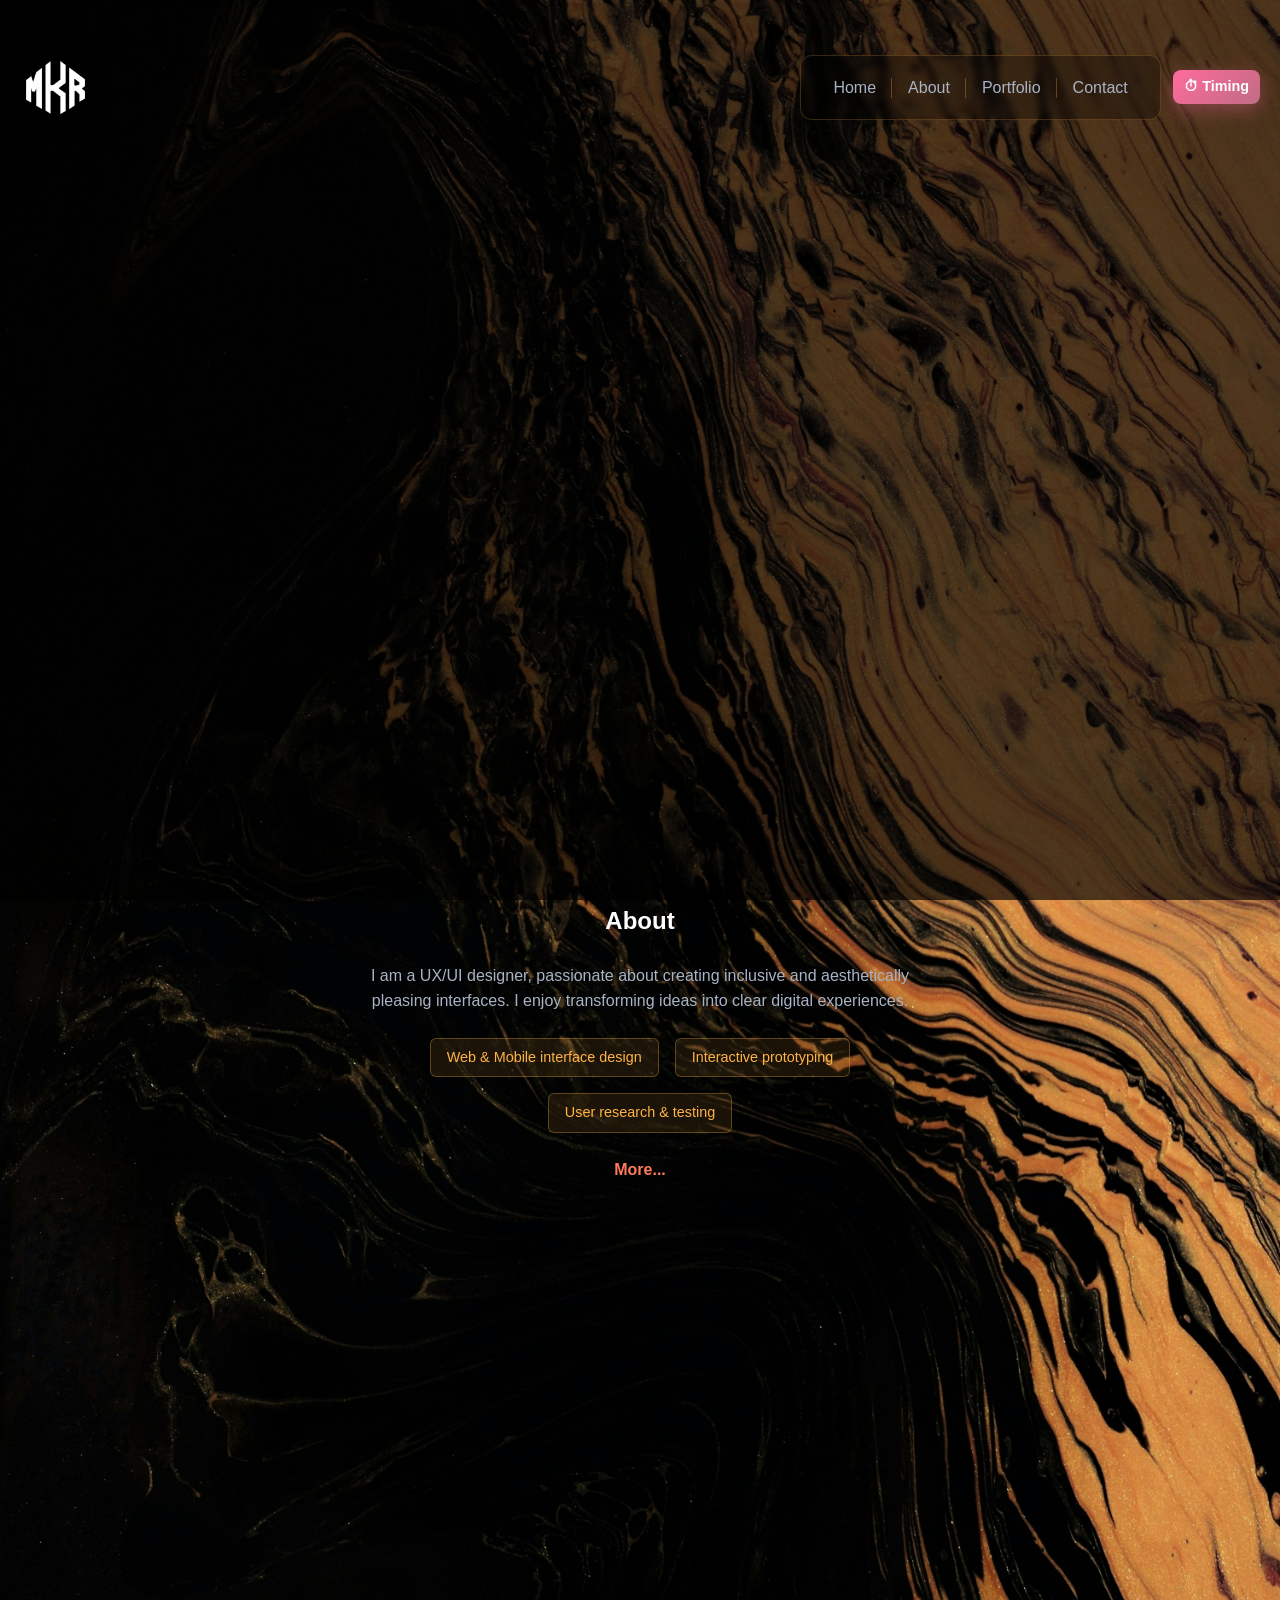
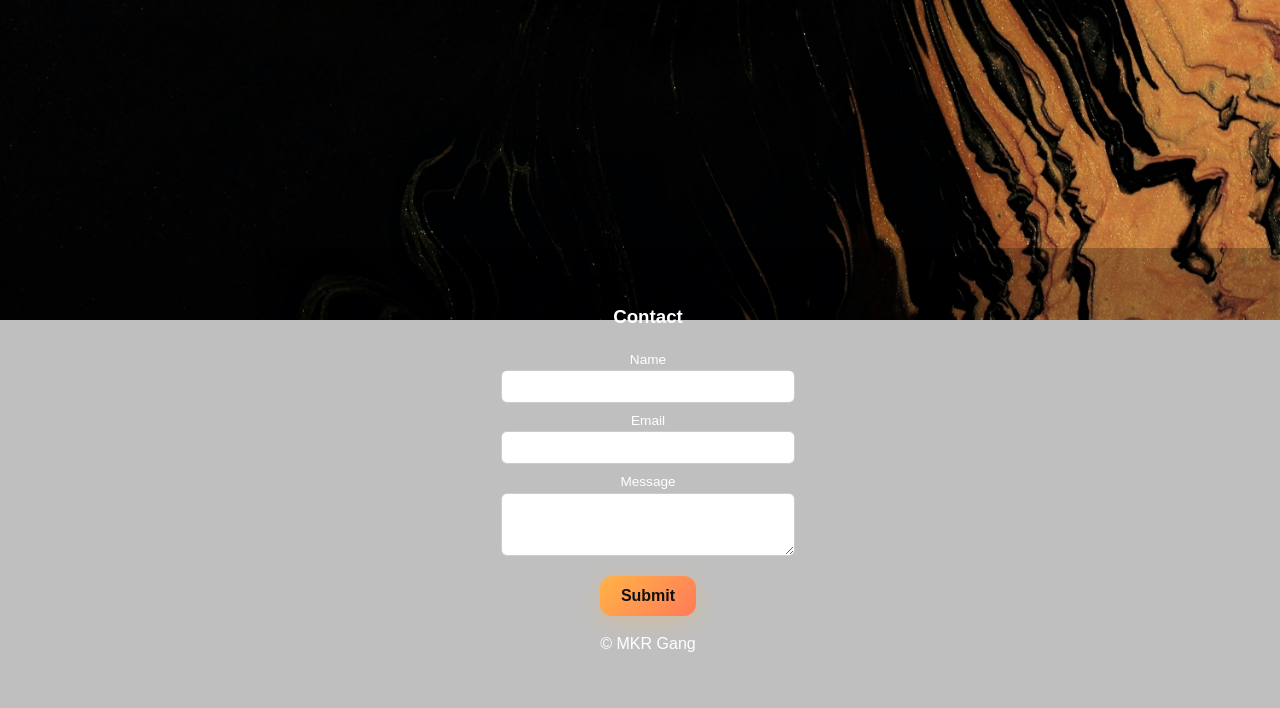
==== index.html @ bdf4e1e8 "chill" ====
<!doctype html>
<html lang="en">

<head>
  <meta charset="utf-8">
  <!-- RESPONSIVE TIP: Meta viewport allows adaptation to the rest of the screen according to the device's width -->
  <meta name="viewport" content="width=device-width, initial-scale=1.0">
  <!-- <meta http-equiv="refresh" content="45"> Auto refresh page after 11sec  -->
  <!-- <meta name="description" content="I am a UX/UI designer, passionate about creating inclusive and aesthetically pleasing interfaces. I enjoy transforming ideas into clear digital experiences."/> -->
  <title>Portfolio — Victor Eric MOUKOURI</title>
  <!-- <link rel="icon" type="image/svg+xml" href="assets/img/Logo mkr.svg"> -->
  <!-- <link rel="icon" href="favicon.ico" /> -->
  <link rel="stylesheet" href="assets/css/styles.css"> <!-- The link element is used to link to external resources like stylesheets and site icons. The rel attribute is used to specify the relationship between the linked resource and the HTML document. -->
  <link rel="preconnect" href="https://fonts.googleapis.com">
  <link rel="preconnect" href="https://fonts.gstatic.com" crossorigin>
  <link href="https://fonts.googleapis.com/css2?family=Fredoka:wght@400;600;700&family=Markazi+Text:wght@400..700&family=Playfair+Display:ital,wght@0,400..900;1,400..900&family=Vollkorn:ital,wght@0,400..900;1,400..900&display=swap" rel="stylesheet">
  <!-- <script src="script.js" defer></script> -->
</head>

<body>
  <header class="site-header">
    <div class="container header-inner">
      <a class="brand" href="index.html"> 
        <img src="assets/img/Logo mkr.jpg" alt="mkr-logo">
      </a>                                                      <!-- <a href="link" target="_blank"></a>  The target="_blank" enables the link to open in a new browser tab. -->
      <div class="header-right">
        <button id="nav-toggle" class="nav-toggle" aria-expanded="false" aria-controls="main-nav">Menu</button>
        <nav id="main-nav" class="main-nav" aria-label="Navigation principale">
          <ul>
            <li><a href="index.html">Home</a></li>
            <li><a href="about.html">About</a></li>
            <li><a href="portfolio.html">Portfolio</a></li>
            <li><a href="index.html#contact">Contact</a></li>
          </ul>
        </nav>
        <a class="btn-timing" href="">⏱ Timing</a>
      </div>
    </div>
  </header>

  <main>
    <section class="hero parallax animate-fade" data-parallax-speed="0.07">
      <div class="container">
        <img src="assets/img/mkr.jpg" alt="photo de Victor Eric MOUKOURI" class="hero-img" loading="lazy" decoding="async">
        <h1>Web Designer & Developper</h1>
        <p class="lead">Young African artist specializing in web and mobile interface design. I combine aesthetics and user experience.</p>
        <p><a class="btn" href="portfolio.html">See my achievements</a></p>
      </div>
    </section>

    <section class="about-preview">
      <h2>About</h2>
      <div class="about-content">
        <p>I am a UX/UI designer, passionate about creating inclusive and aesthetically pleasing interfaces. I enjoy transforming ideas into clear digital experiences.</p>
        <ul class="about-highlights">
          <li>Web & Mobile interface design</li>
          <li>Interactive prototyping</li>
          <li>User research & testing</li>
        </ul>
        <p><a class="more" href="about.html">More...</a></p>
      </div>
    </section>

    <section class="featured container animate-fade">
      <h2>Projects</h2>
      <div class="grid">
        <a href="portfolio.html#flowtrack" class="card-link">
          <article class="card">
            <img src="assets/img/FlowTrack - HQ Wireframes.png" alt="Aperçu projet 1" loading="lazy" decoding="async">
            <h3>Mobile app UX/UI Design — FlowTrack</h3>
            <p>Thoughtful UX design for a mobile task management application.</p>
          </article>
        </a>

        <a href="portfolio.html#worldwidewall" class="card-link">
          <article class="card">
            <img src="assets/img/www-icon-vector-website-logo.png" alt="Aperçu projet 3" loading="lazy" decoding="async">
            <h3>Low-fidelity website mockup — World Wide Wall</h3>
            <p>Design a low fidelity mockup for advertising agency World Wide Wall.</p>
          </article>
        </a>
      </div>
    </section>

            <!-- <button id="music-toggle" class="music-toggle" type="button" aria-label="Toggle background music">
              🔇
            </button>
            
            <audio id="bg-music" loop>
              <source src="assets/audio/The_Weeknd_-_Heartless_(Official_Video).mp3" type="audio/mpeg">
            </audio> -->

  </main>

  <footer class="site-footer">
    <div class="container footer-inner">
      <div class="footer-info">
      </div>
      <div id="contact" class="footer-contact">
        <h3>Contact</h3>
        <form id="footer-contact-form">
          <label for="name">Name</label>
          <input id="name" name="name" required>
          <label for="email">Email</label>
          <input id="email" name="email" type="email" required>
          <label for="message">Message</label>
          <textarea id="message" name="message" rows="3" required></textarea>
          <button type="submit" class="btn">Submit</button>
          <p id="contact-feedback" class="feedback" aria-live="polite"></p>
        </form>
        <p>&copy; <span id="year"></span> MKR Gang</p>
      </div>
    </div>
  </footer>

  <button id="back-to-top" class="back-to-top" type="button" aria-label="Back to top">↑</button>

  <!--   -->
</body>
</html>
---- assets/css/styles.css ----
/* ========================================
   DOCUMENTATION: RESPONSIVE DESIGN & TABLET ADAPTATION
   ======================================== 
   
   This CSS file contains a complete responsive strategy with 3 breakpoints:

1. PC (default): 1400px - 1024px

2. TABLET (max-width: 1024px): 1024px - 800px

3. SMALL TABLET (max-width: 800px): less than 800px

BASIC PRINCIPLES:

- Mobile-First vs. Desktop-First: Here we use Desktop-First (PC styles by default, then progressively scale down)

- Fluid vs. Rigid: Dimensions adapt progressively with media queries

- Flexible Grid: Grids transition from 3 columns → 2 columns → 1 column

- Adaptive Images: Images gradually reduce their dimensions

KEY TIPS:

a) Use max-width to apply styles up to a certain width

b) Use rem/em instead of px for better Scalability

c) Test on multiple devices (Chrome DevTools)

d) Avoid overflows by setting `width: 100%` on images

e) Use flexbox/grid for a natural, responsive layout
*/

:root {
  --bg:#0f1724;
  --card:#0b1220;
  --muted:#a8b3c5;
  --accent:#ffb347;
  --accent-2:#ff7a59;
  --white:#ffffff;
  --max-width:1400px;
}

* {
    box-sizing:border-box;
}

/* Guarantee the background spans at least the full viewport height */
html, body {
    min-height: 100%;
}

body {
    font-family:Inter,Segoe UI,Arial,Helvetica,sans-serif;
    margin:0;
    /* Background image for the whole site */
    background-image: url("../img/Portfolio\ bg.jpg");
    background-size: cover;
    background-position: center top;
    background-attachment: fixed;
    background-repeat: no-repeat;
    color:var(--white);
    line-height:1.5;
    animation: slideBackground 15s ease-in-out infinite;
}

@keyframes slideBackground {
    0%, 100% { background-position: center; }
    50% { background-position: calc(center + 20px) calc(center + 20px); }
}

/* Dark overlay to keep text readable; uses a pseudo element so the image stays visible */
body::before {
    content: "";
    position:fixed;
    inset:0;
    background: rgba(0,0,0,0.65); /* adjust alpha for more/less transparency */
    pointer-events:none;
    z-index:0;
}

/* Ensure main structural sections appear above the overlay */
.site-header, main, .site-footer {
    position:relative;
    z-index:1;
}

.container {
    max-width:var(--max-width);
    margin:0 auto;
    padding:1.25rem;
}

.site-header {
    background:transparent;
    padding:.75rem 0;
}

/* Reduce left padding in header so logo sits closer to the viewport edge */
.site-header .container {
    padding-left:0;
    padding-right:1.25rem;
}

.header-inner {
    display:flex;
    align-items:center;
    justify-content:space-between;
    
}

.brand {
    font-weight:700;
    color:var(--white);
    text-decoration:none;
    margin: left -1px; /* nudge the brand slightly left to sit nearer the edge */
}

.brand img {
    display: block;
    width: 111px;
    height: 111px;
    object-fit:cover;
    border-radius:11px;
}

/* Header right group (nav + CTA) */
.header-right {
    display:flex;
    align-items:center;
    gap:0.75rem;
}

.header-cta {
    display:inline-block;
    padding:.4rem .7rem;
    border-radius:8px;
    background:linear-gradient(90deg,var(--accent),var(--accent-2));
    color:#111;
    text-decoration:none;
    font-weight:600;
}

.btn.small {
    padding:.35rem .6rem;
    border-radius:6px;
    font-size:0.95rem;
}

.main-nav {
    background:rgba(0,0,0,0.3);
    padding:0.7rem 1rem;
    border-radius:12px;
    border:1px solid rgba(255,179,71,0.2);
    backdrop-filter:blur(3px); /* 'backdrop-filter' is not supported by Safari, Safari on iOS. Add '-webkit-backdrop-filter' to support Safari 9+, Safari on iOS 9+.*/
    opacity: 0;
    transform: translateY(-10px);
    transition: opacity 0.3s ease, transform 0.3s ease;
    pointer-events: none;
}

/* When nav is active (open), apply visible state */
.main-nav, .nav-active {
    opacity: 1;
    transform: translateY(0);
    pointer-events: auto;
}

.main-nav ul {
    list-style:none;
    margin:0;
    padding:0;
    display:flex;
    gap:0;
}

.main-nav li {
    position:relative;
}

.main-nav li:not(:last-child)::after {
    content:"";
    position:absolute;
    right:0;
    top:50%;
    transform:translateY(-50%);
    height:20px;
    width:1px;
    background:rgba(255,179,71,0.3);
}

.main-nav a {
    color:var(--muted);
    text-decoration:none;
    padding:0.5rem 1rem;
    display:block;
    transition:all 0.3s ease;
    position:relative;
}

.main-nav a:hover {
    color:var(--accent);
    background:rgba(255,179,71,0.1);
    border-radius:8px;
}

/* Active navigation link (current page) */
.main-nav a.nav-active {
    color:var(--accent);
    background:rgba(255,179,71,0.15);
    border-radius:8px;
    font-weight:600;
}

.nav-toggle {
    display:none !important;
    position:fixed;
    top:1rem;
    right:1rem;
    z-index:1001;
    background:transparent;
    border:none;
    padding:0;
    width:44px;
    height:44px;
    cursor:pointer;
    -webkit-tap-highlight-color:transparent;
}

.nav-toggle::before, .nav-toggle::after {
    content:'';
    display:block;
    position:absolute;
    width:24px;
    height:2px;
    background:var(--text);
    left:10px;
    transition:transform 0.3s ease, opacity 0.3s ease;
}

.nav-toggle::before {
    top:12px;
}

.nav-toggle::after {
    bottom:12px;
}

/* Middle line (created with box-shadow) */
.nav-toggle {
    box-shadow:inset 0 10px 0 0 var(--text);
    transition:box-shadow 0.3s ease;
}

.nav-toggle[aria-expanded="true"] {
    box-shadow:none;
}

/* Top line rotation */
.nav-toggle[aria-expanded="true"]::before {
    transform:translateY(10px) rotate(45deg);
}

/* Bottom line rotation */
.nav-toggle[aria-expanded="true"]::after {
    transform:translateY(-10px) rotate(-45deg);
}

.nav-toggle:hover {
    opacity:0.8;
}

.hero {
    padding:2rem 0;
    text-align:center;
}

.hero, .lead {
    color:var(--muted);
    max-width:42rem;
    margin:0 auto 0.6rem;
}

/* Cartoon-style heading with playful typography */
h1 {
    font-family:'Fredoka', sans-serif;
    font-size:2.6rem;
    font-weight:700;
    letter-spacing:0.05em;
    color:var(--white);
    text-shadow:3px 3px 0px rgba(255,179,71,0.6), 6px 6px 0px rgba(0,0,0,0.3);
    margin:0 0 0.6rem 0;
}

/* Center h1 and the immediately following paragraph */
h1, h1 + p {
    text-align: center;
}

/* Center paragraphs within main (for about.html and similar pages) */
main p {
    text-align: center;
}

/* Center all second-level headings */
h2 {
    text-align: center;
    margin-left: 0;
    margin-right: 0;
}

/* Hero image: crop, center and optimized for PC */
.hero-img {
    /*
    ASTUCE RESPONSIVE: object-fit et object-position permettent de contrôler 
    comment l'image se redimensionne
    - object-fit: cover = l'image remplit tout l'espace sans distortion
    - object-position: center = garde le centre de l'image visible
    
    ASTUCE: Les dimensions (320x320px) seront réduites progressivement en media query:
    - Tablette: 320x320px (même taille)
    - Petite tablette: 280x280px (réduction de 12%)
    - Mobile: 200x200px (réduction supplémentaire de 28%)
    */
    display:block;
    width: 320px;
    height:320px;
    margin:0 auto 0.9rem;
    object-fit:cover;
    object-position:center;
    border-radius:8px;
    box-shadow:0 8px 20px rgba(0,0,0,0.4);
}

/* Scroll / reveal animations */
.animate-fade {
    opacity:0;
    transform:translateY(18px);
    transition:opacity 600ms cubic-bezier(.22,.9,.36,1), transform 600ms cubic-bezier(.22,.9,.36,1);
    will-change: opacity, transform;
}

.animate-fade.in-view {
    opacity:1;
    transform:translateY(0);
}

/* Parallax container hint */
.parallax {
    transform:translateY(0);
    will-change:transform;
}

/* Elegant CTA buttons */
.btn {
    background:linear-gradient(135deg,var(--accent),var(--accent-2));
    color:#111;
    padding:.7rem 1.3rem;
    border-radius:12px;
    border:none;
    text-decoration:none;
    cursor:pointer;
    font-weight:600;
    font-size:1rem;
    transition:all 0.3s cubic-bezier(0.34, 1.56, 0.64, 1);
    box-shadow:0 6px 20px rgba(255,179,71,0.25);
    display:inline-block;
    position:relative;
    overflow:hidden;
}

.btn::before {
    content:"";
    position:absolute;
    inset:0;
    background:linear-gradient(135deg,rgba(255,255,255,0.2),transparent);
    opacity:0;
    transition:opacity 0.3s ease;
}

.btn:hover {
    transform:translateY(-3px);
    box-shadow:0 12px 30px rgba(255,179,71,0.35);
}

.btn:hover::before {
    opacity:1;
}

.btn.small {
    padding:.5rem .9rem;
    font-size:0.9rem;
    border-radius:10px;
}

.back-to-top {
    position:fixed;
    right:1.15rem;
    bottom:1.15rem;
    width:46px;
    height:46px;
    display:flex;
    align-items:center;
    justify-content:center;
    border:none;
    border-radius:50%;
    background:linear-gradient(135deg,var(--accent),var(--accent-2));
    color:#111;
    font-weight:700;
    cursor:pointer;
    box-shadow:0 10px 28px rgba(0,0,0,0.35);
    opacity:0;
    transform:translateY(12px);
    transition:opacity 0.25s ease, transform 0.25s ease;
    z-index:1400;
    pointer-events:none;
}

.back-to-top.show {
    opacity:1;
    transform:translateY(0);
    pointer-events:auto;
}

.back-to-top:focus-visible {
    outline:2px solid var(--accent);
    outline-offset:3px;
}

.grid {
    /* 
    ASTUCE RESPONSIVE: grid-template-columns avec repeat() permet une adaptation facile
    - repeat(3, 1fr) = 3 colonnes égales (1fr = 1 fraction unit = 33.33% chacune)
    - Cette valeur sera modifiée en media query pour tablette: repeat(2, 1fr)
    - Puis en petite tablette: 1fr (une seule colonne)
    */
    display:grid;
    grid-template-columns:repeat(3,1fr);
    gap:2rem; /* Espace entre les éléments */
    margin-top:2rem;
}

.card-link {
    display:block;
    text-decoration:none;
    color:inherit;
    height:100%;
}

.card {
    background:rgba(255,255,255,0.03);
    padding:1rem;
    border-radius:10px;
    transition:all 0.35s cubic-bezier(0.34,1.56,0.64,1);
    cursor:pointer;
    height:100%;
    display:flex;
    flex-direction:column;
}

.card:hover {
    background:rgba(255,255,255,0.08);
    transform:translateY(-6px);
    box-shadow:0 12px 30px rgba(255,179,71,0.2);
}

.card img {
    width:100%;
    height:220px;
    object-fit:cover;
    border-radius:6px;
    transition:transform 0.35s cubic-bezier(0.34,1.56,0.64,1);
}

.card:hover img {
    transform:scale(1.05);
}

.card h3 {
    color:var(--accent);
    transition:color 0.35s ease;
}

.card:hover h3 {
    color:var(--accent-2);
}

.about-preview {
    padding:2rem;
    text-align:center;
    margin:2rem 0;
}

.about-preview h2 {
    margin-bottom:1.5rem;
}

.about-content {
    max-width:600px;
    margin:0 auto;
}

.about-content p {
    font-size:1rem;
    line-height:1.6;
    margin-bottom:1rem;
    color:var(--muted);
}

.about-highlights {
    list-style: none;
    padding:0;
    display:flex;
    flex-wrap:wrap;
    justify-content:center;
    gap:1rem;
    margin:1.5rem 0;
}

.about-highlights li {
    background:rgba(255,179,71,0.1);
    color:var(--accent);
    border:1px solid rgba(255,179,71,0.3);
    border-radius:6px;
    font-size:0.9rem;
    padding:0.5rem 1rem;
    display:inline-block;
}

.about-preview a {
    color:var(--accent-2);
    text-decoration:none;
    font-weight:600;
}

.about-preview a:hover {
    text-decoration:underline;
}
 
.site-footer {
    background:rgba(0,0,0,0.25);
    padding:1rem 0;
    margin-top:2rem;
}

.footer-inner {
    display:flex;
    flex-wrap:wrap;
    gap:1rem;
    align-items:flex-start;
    justify-content:center;
}

.footer-contact {
    min-width:260px;
    max-width:400px;
    text-align:center;
}

footer label {
    display:block;
    font-size:.85rem;
    margin-top:.5rem;
}

footer input, footer textarea {
    width:100%;
    padding:.5rem;
    border-radius:6px;
    border:1px solid rgba(0,0,0,0.2);
    background:#ffffff;
    color:#222222;
    font-family:inherit;
    transition:border-color 0.25s ease, box-shadow 0.25s ease;
}

footer input:focus, footer textarea:focus {
    outline:none;
    border-color:var(--accent);
    box-shadow:0 0 8px rgba(255,179,71,0.3);
}

footer input::placeholder, footer textarea::placeholder {
    color:#888888;
}

footer textarea {
    margin-bottom:0.8rem;
}

.feedback {
    margin-top:.5rem;
    color:var(--accent);
}

.portfolio-grid {
    /* 
    ASTUCE RESPONSIVE: Même logique que .grid
    - Commence avec 3 colonnes sur PC
    - Passe à 2 colonnes en tablette (max-width: 1024px)
    - Passe à 1 colonne en petite tablette (max-width: 800px)
    - Cela maximise l'utilisation de l'espace à chaque taille d'écran
    */
    display:grid;
    grid-template-columns:repeat(3,1fr);
    gap:2rem;
}

.project {
    background: linear-gradient(180deg, rgba(255,255,255,0.02), rgba(255,255,255,0.01));
    padding:1.1rem;
    border-radius:10px;
    border: 1px solid rgba(255,255,255,0.04);
    box-shadow: 0 6px 18px rgba(3,6,14,0.35);
    display:flex;
    flex-direction:column;
    gap:0.85rem;
    transition: transform 220ms cubic-bezier(.22,1,.36,1), box-shadow 220ms ease;
}

.project:hover {
    transform: translateY(-6px);
    box-shadow: 0 18px 36px rgba(3,6,14,0.45);
}

.project img {
    width:100%;
    height:220px;
    object-fit:cover;
    border-radius:8px;
}

.view-btn {
    margin-top:.5rem;
    background:transparent;
    border:1px solid var(--accent);
    color:var(--accent);
    padding:.4rem .6rem;
    border-radius:6px;
    cursor:pointer;
    text-decoration: none;
    display: inline-flex;
    align-items: center;
    justify-content: center;
}

/* Ensure link-like buttons don't show underline on hover/focus and center inside project cards */
.view-btn:hover,
.view-btn:focus {
    text-decoration: none;
}

.project .view-btn {
    align-self: center;
}

/* project modal removed (no longer used) */

/* Submit confirmation overlay + modal */
.submit-overlay {
    position:fixed;
    inset:0;
    display:none;
    align-items:center;
    justify-content:center;
    background:rgba(0,0,0,0.6);
    z-index:12000;
}

.submit-overlay[aria-hidden="false"] {
    display:flex;
}

.submit-modal {
    background:var(--card);
    color:var(--white);
    padding:1.25rem 1.5rem;
    border-radius:12px;
    max-width:420px;
    width:90%;
    text-align:center;
    box-shadow:0 12px 40px rgba(0,0,0,0.6);
    transform:translateY(8px) scale(0.98);
    opacity:0;
    transition:transform 260ms cubic-bezier(.2,.9,.3,1), opacity 260ms ease;
}

.submit-overlay[aria-hidden="false"] .submit-modal {
    transform:translateY(0) scale(1);
    opacity:1;
}

.submit-modal h3 { 
    margin-top:0;
    color:var(--accent); 
}

.submit-modal p { 
    color:var(--muted); 
    margin:.5rem 0 1rem; 
}

.submit-modal .close-submit { 
    display:inline-block;
    padding:.5rem .9rem; 
    border-radius:8px; 
    background:linear-gradient(135deg,var(--accent),var(--accent-2)); 
    color:#111; 
    border:0; 
    cursor:pointer; 
    font-weight:600; 
}

/* Blinking Timing button (smooth pulse) */
@keyframes blink {
    0% {
        opacity: 1;
        transform: translateY(0);
    }
    50% {
        opacity: 0.35;
        transform: translateY(-2px);
    }
    100% {
        opacity: 1;
        transform: translateY(0);
    }
}

.btn-timing {
    display:inline-block;
    padding:.4rem .7rem;
    border-radius:8px;
    background:linear-gradient(135deg,#ff6b9d,#c06c84);
    color:#ffffff;
    text-decoration:none;
    font-weight:600;
    border:none;
    cursor:pointer;
    font-size:0.9rem;
    /* smoother, slightly slower pulse and gentle motion */
    animation:blink 2.4s cubic-bezier(0.4, 0, 0.2, 1) infinite;
    will-change: opacity, transform;
    box-shadow:0 6px 20px rgba(255,107,157,0.35);
    transition:transform 0.28s cubic-bezier(0.22, 1, 0.36, 1), box-shadow 0.28s ease, opacity 0.25s ease;
}

.btn-timing:hover {
    /* pause the animation on hover for a steady visible state */
    animation-play-state: paused;
    opacity:1 !important;
    transform:translateY(-3px);
    box-shadow:0 12px 30px rgba(255,107,157,0.5);
}

.music-toggle {
    position: fixed;
    bottom: 5rem;
    right: 1.15rem;
    width: 46px;
    height: 46px;
    border: none;
    border-radius: 50%;
    background: linear-gradient(135deg, var(--accent), var(--accent-2));
    font-size: 1.4rem;
    cursor: pointer;
    box-shadow: 0 10px 28px rgba(0,0,0,0.35);
    z-index: 1400;
    transition: transform 0.3s ease;
}

.music-toggle:hover {
    transform: scale(1.1);
}

/* ========================================
   MEDIA QUERIES TABLETTE (768px - 1024px)
   ======================================== 
   
   TECHNIQUE: Les media queries utilisent @media pour appliquer des styles
   conditionnels selon la largeur de l'écran. On cible les tablettes entre 
   768px et 1024px de largeur.
   
   ASTUCE 1: max-width pour cibler les écrans JUSQU'À une largeur donnée
   ASTUCE 2: min-width pour cibler les écrans À PARTIR d'une largeur donnée
   ASTUCE 3: Utiliser des proportions plutôt que des pixels fixes pour plus
             de flexibilité et d'adaptation
   ASTUCE 4: Réduire progressivement les éléments sans les supprimer complètement
*/

@media (max-width: 1024px) {
    /* ========== ASTUCE: Augmenter le padding pour mieux utiliser l'espace tablette ========== */
    .container {
        padding: 1.5rem;
    }
    
    /* ========== ASTUCE: Réduire la largeur max pour laisser des marges visibles ========== */
    :root {
        --max-width: 1000px;
    }
    
    /* ========== ASTUCE: Adapter le titre principal à la taille écran tablette ========== */
    h1 {
        font-size: 2.4rem; /* Réduit de 3rem (-20%) */
        text-shadow: 2px 2px 0px rgba(255,179,71,0.6), 4px 4px 0px rgba(0,0,0,0.3);
        letter-spacing: 0.03em;
        margin: 0 0 0.6rem 0;  /* Réduit de 0.8rem */
    }
    
    /* ========== ASTUCE: Adapter l'image hero pour tablette (pas d'excès de hauteur) ========== */
    .hero-img {
        width: 320px;  /* Réduit de 400px (-20%) */
        height: 320px;
        margin: 0 auto 0.6rem;  /* Réduit de 0.8rem */
    }
    
    /* ========== ASTUCE: Adapter l'espace entre les colonnes (gap) ========== 
       Le gap réduit progressivement:
       - PC: 2rem (32px) - plus d'espace entre colonnes sur grand écran
       - Tablette: 1.5rem (24px) - espace intermédiaire
       - Petite tablette: gap normal car une colonne = pas de gap horizontal
    */
    .grid {
        grid-template-columns: repeat(2, 1fr);
        gap: 1.5rem;
        margin-top: 1.5rem;
    }
    
    /* ========== ASTUCE: Réduire la hauteur des images dans les cartes ========== */
    .card img {
        height: 200px; /* Réduit de 220px */
    }
    
    /* ========== ASTUCE: Réduire le padding des cartes pour économiser l'espace ========== */
    .card {
        padding: 0.8rem;
    }
    
    /* ========== ASTUCE: Réduire l'espace entre les sections ========== */
    .hero {
        padding: 3rem 0; /* Réduit de 4rem */
    }
    
    /* ========== ASTUCE: Adapter le portfolio grid à 2 colonnes aussi ========== */
    .portfolio-grid {
        grid-template-columns: repeat(2, 1fr);
        gap: 1.5rem;
    }
    
    /* ========== ASTUCE: Réduire la hauteur des images projet ========== */
    .project img {
        height: 240px; /* Réduit de 280px */
    }
    
    /* ========== ASTUCE: Adapter le layout flexbox de l'en-tête pour tablette ========== */
    .header-inner {
        gap: 0.5rem; /* Réduit l'espace entre éléments */
    }
    
    /* ========== ASTUCE: Réduire l'image du logo légèrement pour tablette ========== */
    .brand img {
        width: 95px; /* Réduit de 111px */
        height: 95px;
    }
    
    /* ========== ASTUCE: Adapter la police du bouton timing ========== */
    .btn-timing {
        padding: 0.35rem 0.6rem;
        font-size: 0.8rem;
    }
    
    /* project modal removed (no longer used) */
    
    /* ========== ASTUCE: Adapter la section about-preview pour tablette ========== */
    .about-preview {
        padding:1.5rem;
    }
    
    .about-highlights li {
        padding:0.4rem 0.8rem;
        font-size:0.85rem;
    }
    
    /* ========== ASTUCE: Réduire le padding du footer ========== */
    .site-footer {
        padding: 0.8rem 0; /* Réduit de 1rem 0 */
    }
    
    /* ========== ASTUCE: Adapter la largeur du conteneur footer ========== */
    .footer-contact {
        min-width: 220px;
        max-width: 350px;
    }
}

/* ========================================
   MEDIA QUERIES TABLETTE PETITE (768px - 800px)
   ======================================== 
   ASTUCE: Créer une 2e media query pour les petites tablettes afin d'affiner 
   encore plus l'adaptation. C'est comme avoir des breakpoints multiples.
*/

@media (max-width: 800px) {
    /* ========== ASTUCE: Passer à 1 colonne pour les très petits écrans tablette ========== */
    .grid {
        grid-template-columns: 1fr; /* Une seule colonne pour utiliser toute la largeur */
    }
    
    .portfolio-grid {
        grid-template-columns: 1fr;
    }
    
    /* ========== ASTUCE: Adapter les dimensions des images hero pour petit écran ========== */
    .hero-img {
        width: 280px;  /* Réduit de 350px (-20%) */
        height: 280px;
        margin: 0 auto 0.5rem;
    }
    
    /* ========== ASTUCE: Réduire la police du titre pour petit écran tablette ========== */
    h1 {
        font-size: 1.9rem;  /* Réduit de 2.4rem (-21%) */
        text-shadow: 1px 1px 0px rgba(255,179,71,0.6), 3px 3px 0px rgba(0,0,0,0.3);
        margin: 0 0 0.4rem 0;
    }
    
    /* ========== ASTUCE: Réduire le padding général pour petit écran ========== */
    .container {
        padding: 1rem;
    }
}

/* ========================================
   MEDIA QUERIES MOBILE (≤480px)
   ======================================== 
   
   TECHNIQUE: Breakpoint pour mobiles (smartphones)
   S'applique à tous les écrans jusqu'à 480px de largeur
   
   ASTUCE 1: Les mobiles ont l'écran très étroit = optimisation l'espace vertical
   ASTUCE 2: Réduire drastiquement les dimensions (images petites, texte compact)
   ASTUCE 3: Augmenter la taille des boutons pour tactile (min 44×44px)
   ASTUCE 4: Masquer les éléments secondaires si nécessaire
   ASTUCE 5: Utiliser des marges minimales pour maximiser le contenu
*/

@media (max-width: 480px) {
    /* ========== ASTUCE: Réduire drastiquement la largeur max pour mobile ========== */
    :root {
        --max-width: 100%;
    }

    /* Assurer que le fond couvre bien tout l'écran mobile (fix pour iOS) */
    body {
        min-height: 100vh;
        background-size: cover;
        background-position: center top;
        background-attachment: scroll;
    }
    
    /* ========== ASTUCE: Réduire le padding container pour maximiser contenu ========== */
    .container {
        padding: 0.75rem;
    }
    
    /* ========== ASTUCE: Adapter le header pour petit écran ========== */
    .site-header .container {
        padding-left: 0.5rem;
        padding-right: 0.5rem;
    }
    
    /* ========== ASTUCE: Réduire logo mobile pour économiser espace horizontal ========== */
    .brand img {
        width: 70px;      /* Réduit de 95px (-26%) */
        height: 70px;
    }
    
    /* ========== ASTUCE: Adapter la navigation mobile (overlay fullscreen) ========== */
    .main-nav {
        display:block;
        position:fixed;
        top:0;
        left:0;
        width:100%;
        height:100%;
        background:linear-gradient(135deg, rgba(0,0,0,0.95), rgba(40,40,60,0.95));
        padding:5rem 1rem 2rem;
        border-radius:0;
        border:none;
        -webkit-backdrop-filter:blur(10px);
        backdrop-filter:blur(10px);
        z-index:1000;
        overflow-y:auto;
    }

    .main-nav ul {
        flex-direction:column;
        gap:0;
    }

    .main-nav li {
        margin-bottom:0;
    }

    .main-nav a {
        display:block;
        padding:1rem;
        font-size:1.1rem;
        border-radius:8px;
        margin-bottom:0.5rem;
    }

    .main-nav li:not(:last-child)::after {
        display:none;
    }
    
    /* ========== ASTUCE: Afficher le bouton menu pour mobile ========== */
    .nav-toggle {
        display:inline-block !important;
    }
    
    /* ========== ASTUCE: Réduire espace header ========== */
    .header-right {
        gap: 0.3rem;
    }
    
    /* ========== ASTUCE: Titre ultra-compact pour mobile ========== */
    h1 {
        font-size: 1.6rem;  /* Réduit de 2.2rem (-27%) */
        text-shadow: 1px 1px 0px rgba(255,179,71,0.4), 2px 2px 0px rgba(0,0,0,0.2);
        letter-spacing: 0.01em;
        margin: 0 0 0.25rem 0;  /* Réduit de 0.5rem */
        line-height: 1.1;
    }
    
    /* ========== ASTUCE: Réduire padding section hero pour mobile ========== */
    .hero {
        padding: 0.75rem 0;  /* Réduit de 3rem → 0.75rem pour compacité */
    }
    
    /* ========== ASTUCE: Image hero réduite pour afficher tous éléments au-dessus du pli ========== */
    .hero-img {
        width: 200px;      /* Réduit de 350px (-43%) pour laisser place au contenu */
        height: 200px;
        margin: 0 auto 0.4rem;
        border-radius: 6px;
    }
    
    /* ========== ASTUCE: Réduire la taille du lead text et espacement ========== */
    .hero, .lead {
        font-size: 0.85rem;
        max-width: 100%;
        margin: 0 auto 0.5rem;  /* Réduit de 0.75rem */
        line-height: 1.3;
    }
    
    /* ========== ASTUCE: Réduire bouton pour mobile (mais reste cliquable ≥44px) ========== */
    .btn {
        padding: 0.5rem 1rem;
        font-size: 0.85rem;
        border-radius: 8px;
        min-height: 44px;
    }
    
    /* ========== ASTUCE: Grille mobile = 1 colonne ========== */
    .grid {
        grid-template-columns: 1fr;
        gap: 1rem;
        margin-top: 1rem;
    }
    
    /* ========== ASTUCE: Réduire images cartes pour mobile ========== */
    .card img {
        height: 180px;  /* Réduit de 200px */
    }
    
    /* ========== ASTUCE: Réduire padding cartes ========== */
    .card {
        padding: 0.6rem;
    }
    
    /* ========== ASTUCE: Réduire police carte pour compact ========== */
    .card h3 {
        font-size: 0.95rem;
    }
    
    /* ========== ASTUCE: Portfolio grid mobile ========== */
    .portfolio-grid {
        grid-template-columns: 1fr;
        gap: 0.8rem;
    }
    
    /* ========== ASTUCE: Réduire images projets mobile ========== */
    .project img {
        height: 220px;  /* Réduit de 240px */
    }
    
    /* ========== ASTUCE: Réduire padding projet ========== */
    .project {
        padding: 0.6rem;
    }
    
    /* ========== ASTUCE: Adapter about-preview pour mobile ========== */
    .about-preview {
        padding:1rem;
    }
    
    .about-content p {
        font-size:0.9rem;
        margin-bottom:0.8rem;
    }
    
    .about-highlights {
        gap:0.6rem;
    }
    
    .about-highlights li {
        padding:0.35rem 0.7rem;
        font-size:0.8rem;
    }
    
    /* ========== ASTUCE: Footer responsive mobile ========== */
    .site-footer {
        padding: 0.5rem 0;
    }
    
    /* ========== ASTUCE: Layout footer mobile ========== */
    .footer-inner {
        flex-direction: column;
        gap: 0.8rem;
    }
    
    /* ========== ASTUCE: Contact form mobile ========== */
    .footer-contact {
        min-width: 100%;
        max-width: 100%;
        width: 100%;
    }
    
    /* ========== ASTUCE: Inputs form mobile ========== */
    footer input, footer textarea {
        padding: 0.4rem;
        font-size: 0.9rem;
    }
    
    /* ========== ASTUCE: Bouton timing mobile ========== */
    .btn-timing {
        padding: 0.3rem 0.5rem;
        font-size: 0.75rem;
    }
    
    /* project modal removed (no longer used) */
    
    /* ========== ASTUCE: Submit modal mobile ========== */
    .submit-modal {
        width: 90%;
        padding: 1rem 1.2rem;
        border-radius: 10px;
    }
    
    /* ========== ASTUCE: Réduire h2 pour mobile ========== */
    h2 {
        font-size: 1.5rem;
    }
    
    /* ========== ASTUCE: Section padding mobile minimal ========== */
    .featured {
        padding: 1rem 0;
    }
}

/* Center content for Skills section */
.skills ul {
    list-style: none;
    padding-left: 0;
    margin: 0.6rem 0 1rem 0;
    display: flex;
    flex-direction: column;
    align-items: center;
    text-align: center;
    gap: .45rem;
}
.skills li {
    max-width: 56rem;
}
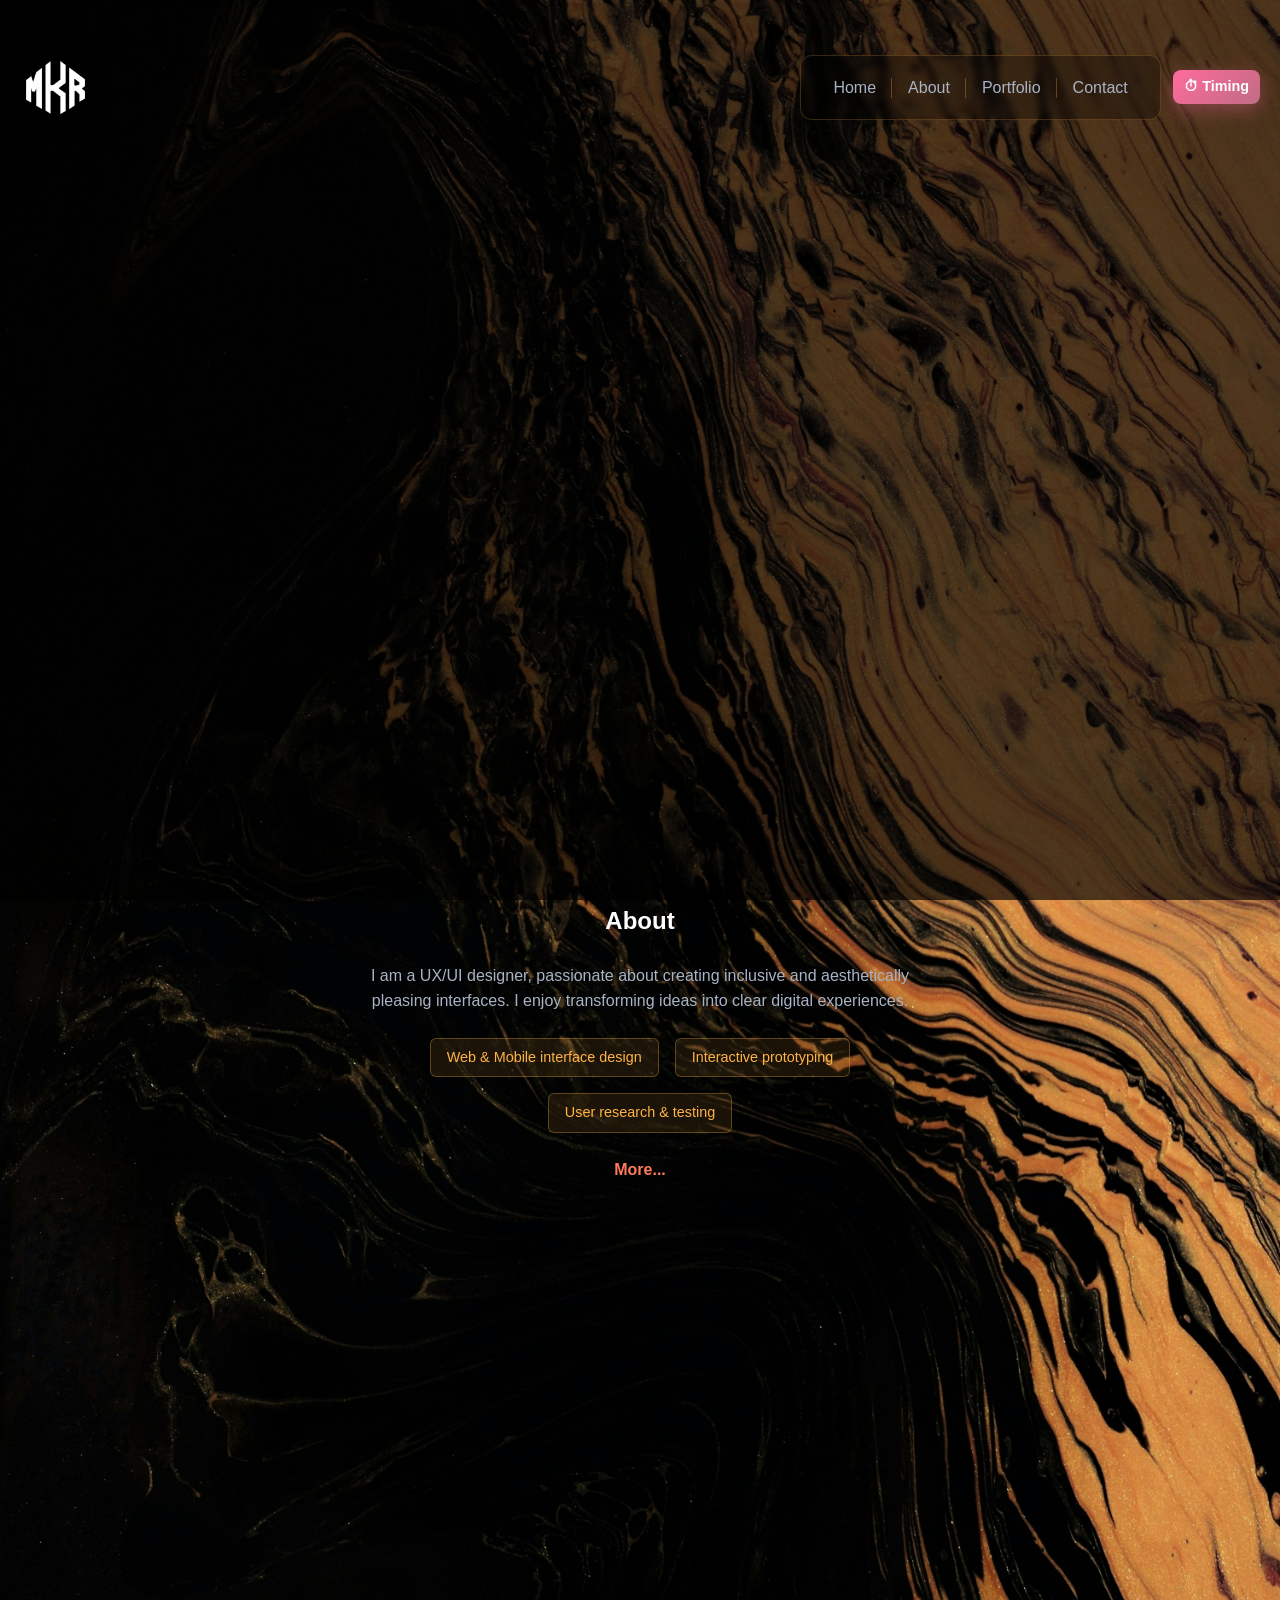
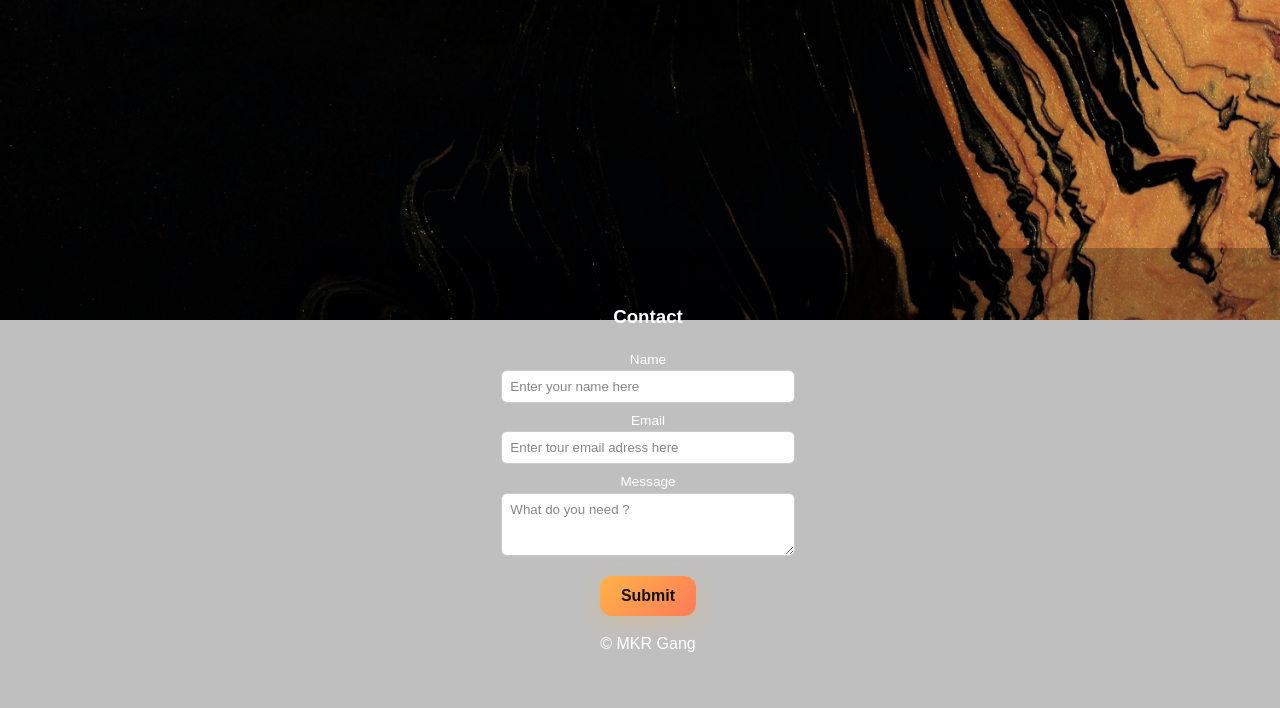
==== commit 5c916c66: "upgrading portfolio" ====
--- a/index.html
+++ b/index.html
@@ -14,28 +14,43 @@
   <link rel="preconnect" href="https://fonts.googleapis.com">
   <link rel="preconnect" href="https://fonts.gstatic.com" crossorigin>
   <link href="https://fonts.googleapis.com/css2?family=Fredoka:wght@400;600;700&family=Markazi+Text:wght@400..700&family=Playfair+Display:ital,wght@0,400..900;1,400..900&family=Vollkorn:ital,wght@0,400..900;1,400..900&display=swap" rel="stylesheet">
-  <!-- <script src="script.js" defer></script> -->
 </head>
 
 <body>
   <header class="site-header">
-    <div class="container header-inner">
-      <a class="brand" href="index.html"> 
-        <img src="assets/img/Logo mkr.jpg" alt="mkr-logo">
-      </a>                                                      <!-- <a href="link" target="_blank"></a>  The target="_blank" enables the link to open in a new browser tab. -->
-      <div class="header-right">
-        <button id="nav-toggle" class="nav-toggle" aria-expanded="false" aria-controls="main-nav">Menu</button>
-        <nav id="main-nav" class="main-nav" aria-label="Navigation principale">
-          <ul>
-            <li><a href="index.html">Home</a></li>
-            <li><a href="about.html">About</a></li>
-            <li><a href="portfolio.html">Portfolio</a></li>
-            <li><a href="index.html#contact">Contact</a></li>
-          </ul>
-        </nav>
-        <a class="btn-timing" href="">⏱ Timing</a>
+    <!-- <nav class="navbar"> -->
+      <div class="container header-inner">
+        <a class="brand" href="index.html"> 
+          <img src="assets/img/Logo mkr.jpg" alt="mkr-logo">
+        </a>                                                      <!-- <a href="link" target="_blank"></a>  The target="_blank" enables the link to open in a new browser tab. -->
+      
+        <div class="header-right">
+          <button id="nav-toggle" class="nav-toggle" aria-expanded="false" aria-controls="main-nav">Menu</button>
+          <nav class="main-nav" aria-label="Navigation principale ">
+            <ul class="navbar-nav">
+              <li class="navbar item">
+                <a class="nav-link" href="index.html">Home</a>
+              </li>
+              <li>
+                <a href="about.html">About</a>
+              </li>
+              <li>
+                <a href="portfolio.html">Portfolio</a>
+              </li>
+              <li>
+                <a href="index.html#contact">Contact</a>
+              </li>
+            </ul>
+          </nav>
+
+          <a class="btn-timing" href="">⏱ Timing</a>
+
+           <!-- <button class="navbar-toggler" data-toggle="collapse" data-target="#navbarCollapse">
+                <span class="navbar-toggler-icon"></span>
+            </button> -->
+        </div>
       </div>
-    </div>
+    <!-- </nav> -->
   </header>
 
   <main>
@@ -98,13 +113,13 @@
       </div>
       <div id="contact" class="footer-contact">
         <h3>Contact</h3>
-        <form id="footer-contact-form">
+        <form id="footer-contact-form" class="" method="">
           <label for="name">Name</label>
-          <input id="name" name="name" required>
+          <input id="name" name="name" placeholder="Enter your name here" required>
           <label for="email">Email</label>
-          <input id="email" name="email" type="email" required>
+          <input id="email" name="email" type="email" placeholder="Enter tour email adress here" required>
           <label for="message">Message</label>
-          <textarea id="message" name="message" rows="3" required></textarea>
+          <textarea id="message" name="message" rows="3" placeholder="What do you need ?" required></textarea>
           <button type="submit" class="btn">Submit</button>
           <p id="contact-feedback" class="feedback" aria-live="polite"></p>
         </form>
@@ -114,7 +129,5 @@
   </footer>
 
   <button id="back-to-top" class="back-to-top" type="button" aria-label="Back to top">↑</button>
-
-  <!--   -->
 </body>
 </html>
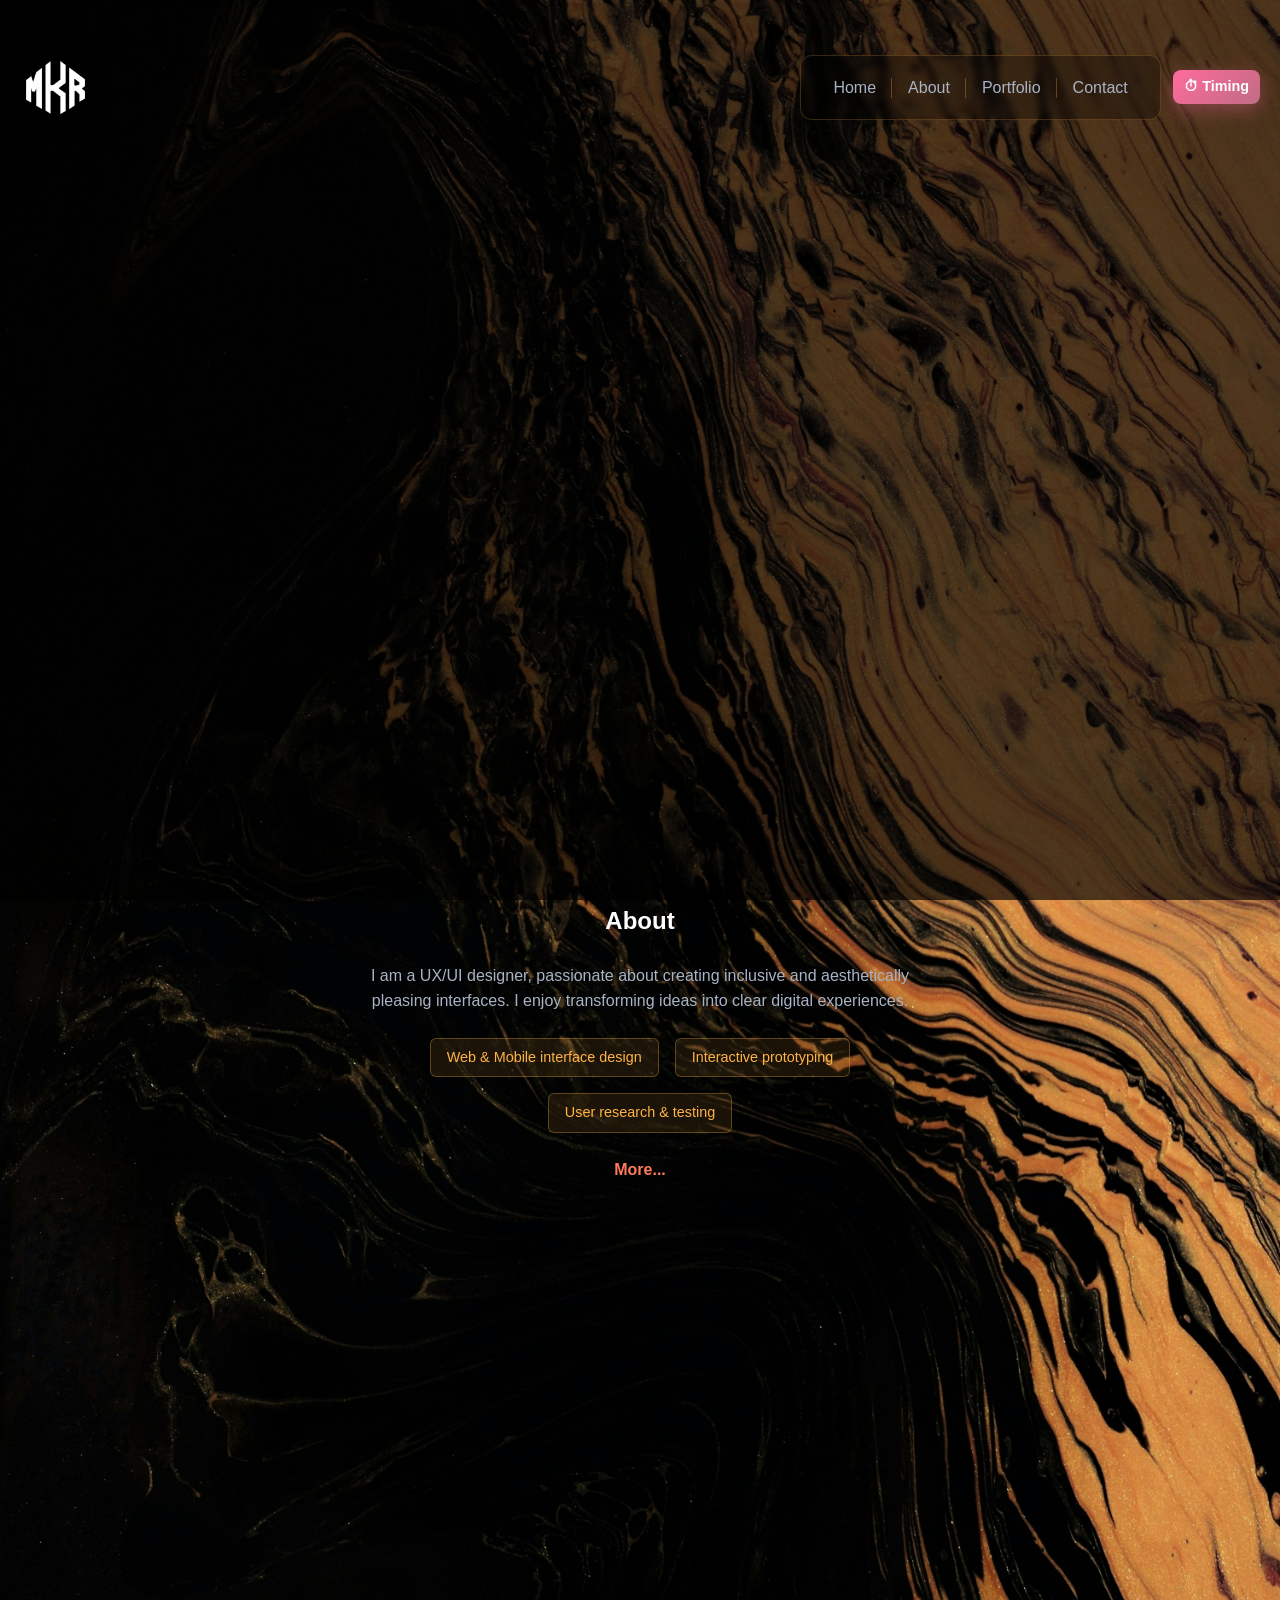
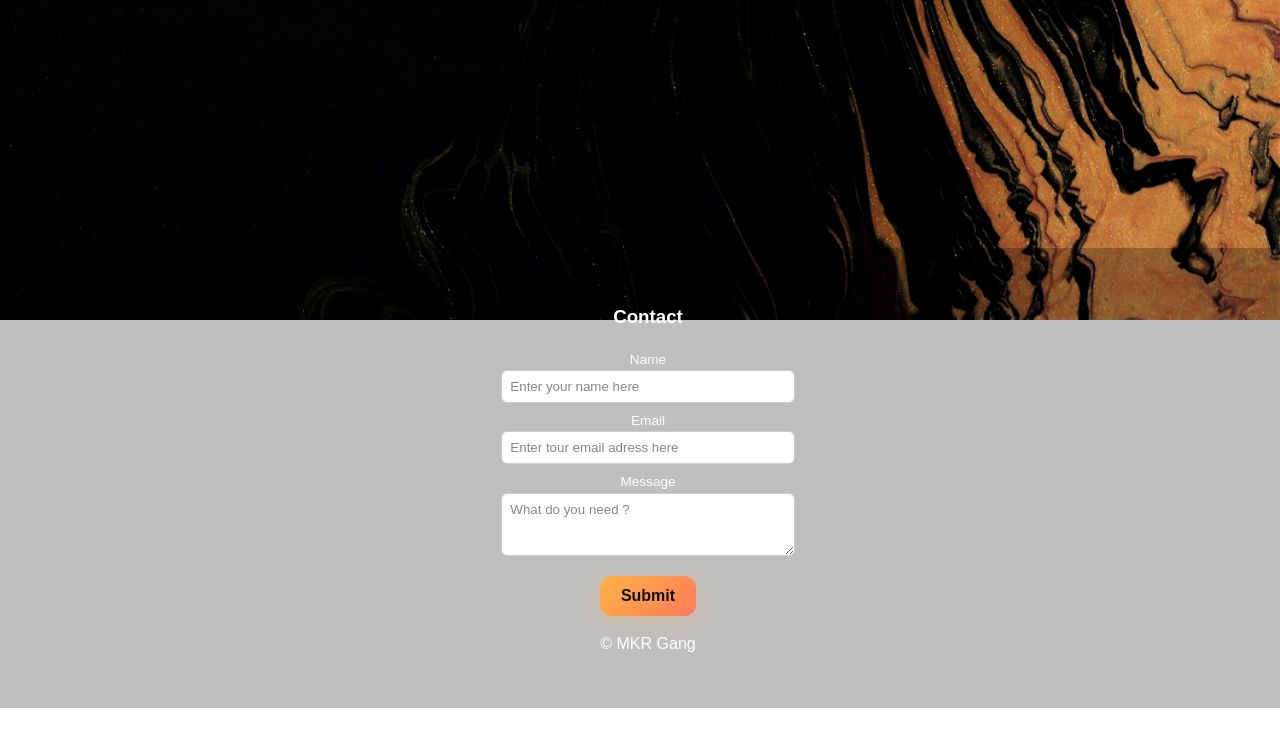
==== commit 285c514c: "gang" ====
--- a/index.html
+++ b/index.html
@@ -130,4 +130,6 @@
 
   <button id="back-to-top" class="back-to-top" type="button" aria-label="Back to top">↑</button>
 </body>
-</html>+</html>
+
+//Commit
--- a/assets/css/styles.css
+++ b/assets/css/styles.css
@@ -741,7 +741,7 @@
     cursor:pointer;
     font-size:0.9rem;
     /* smoother, slightly slower pulse and gentle motion */
-    animation:blink 2.4s cubic-bezier(0.4, 0, 0.2, 1) infinite;
+    animation:blink 3s cubic-bezier(0.4, 0, 0.2, 1) infinite;
     will-change: opacity, transform;
     box-shadow:0 6px 20px rgba(255,107,157,0.35);
     transition:transform 0.28s cubic-bezier(0.22, 1, 0.36, 1), box-shadow 0.28s ease, opacity 0.25s ease;
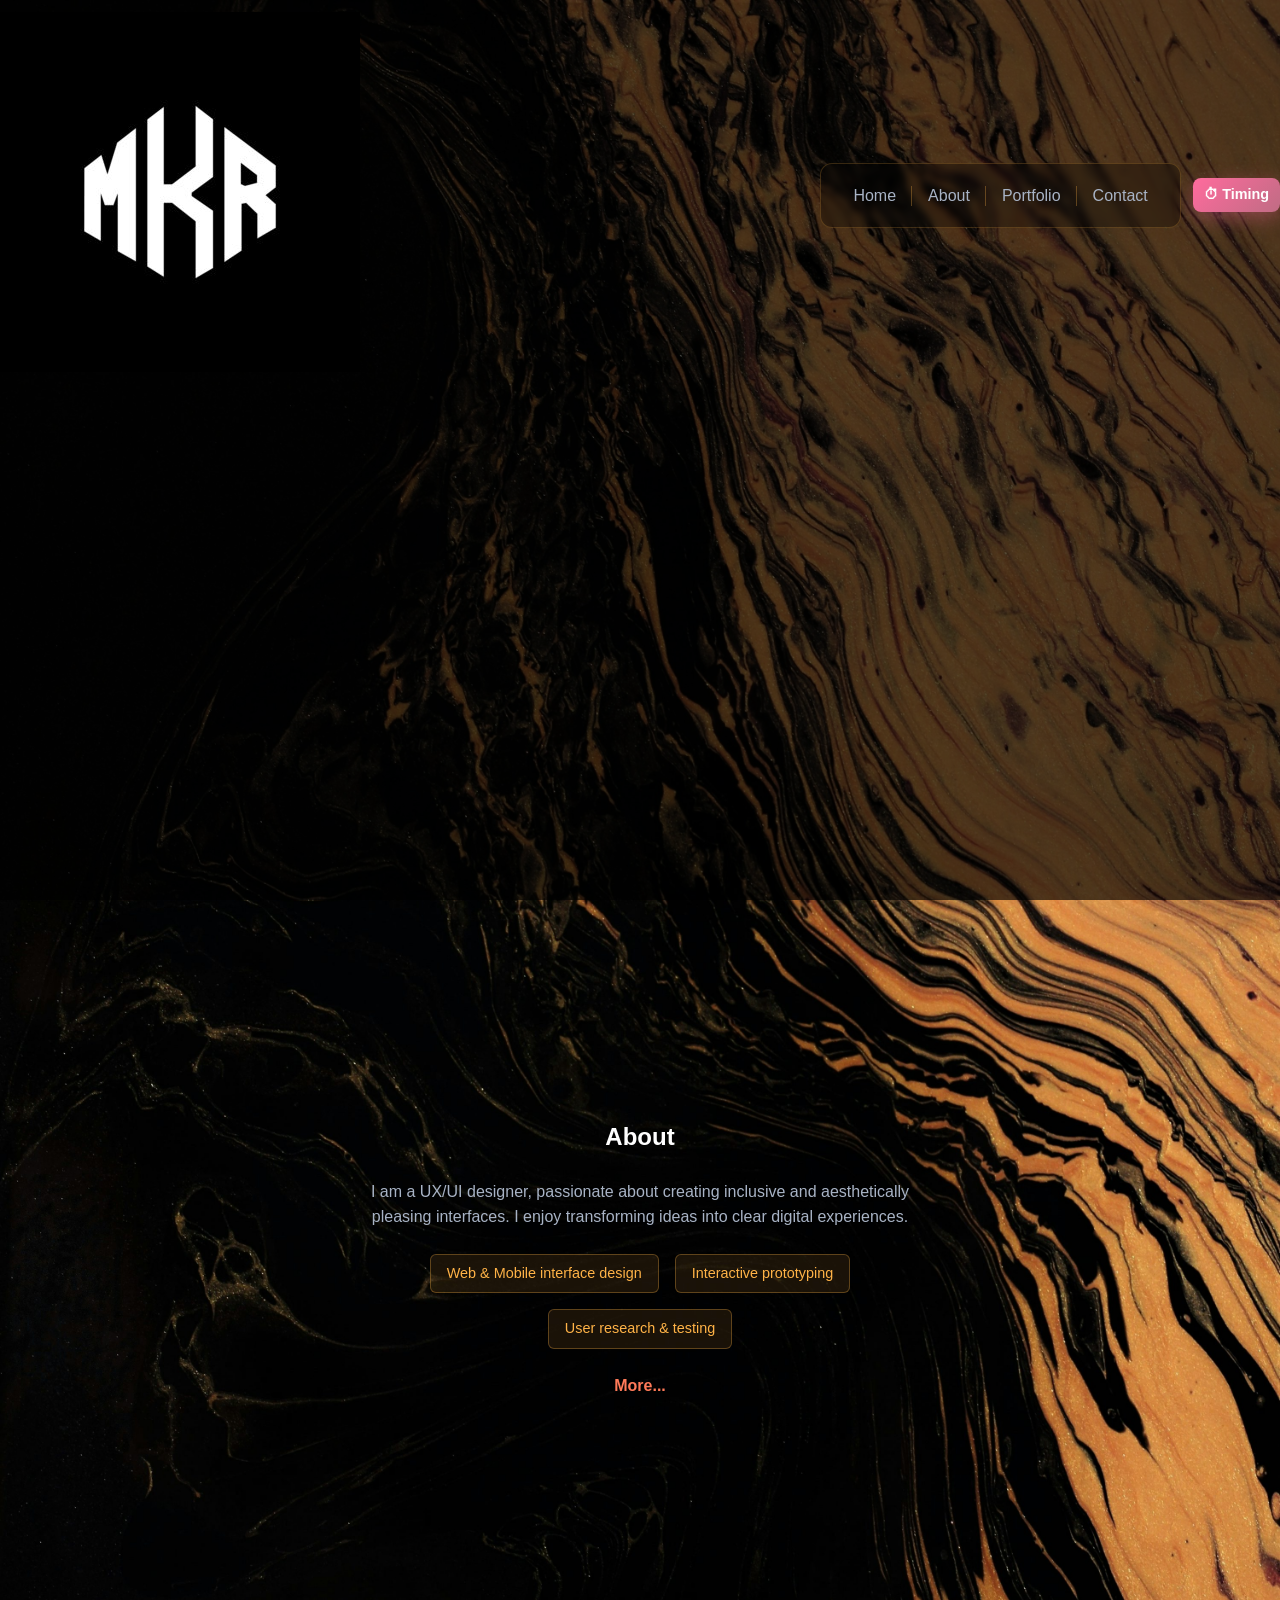
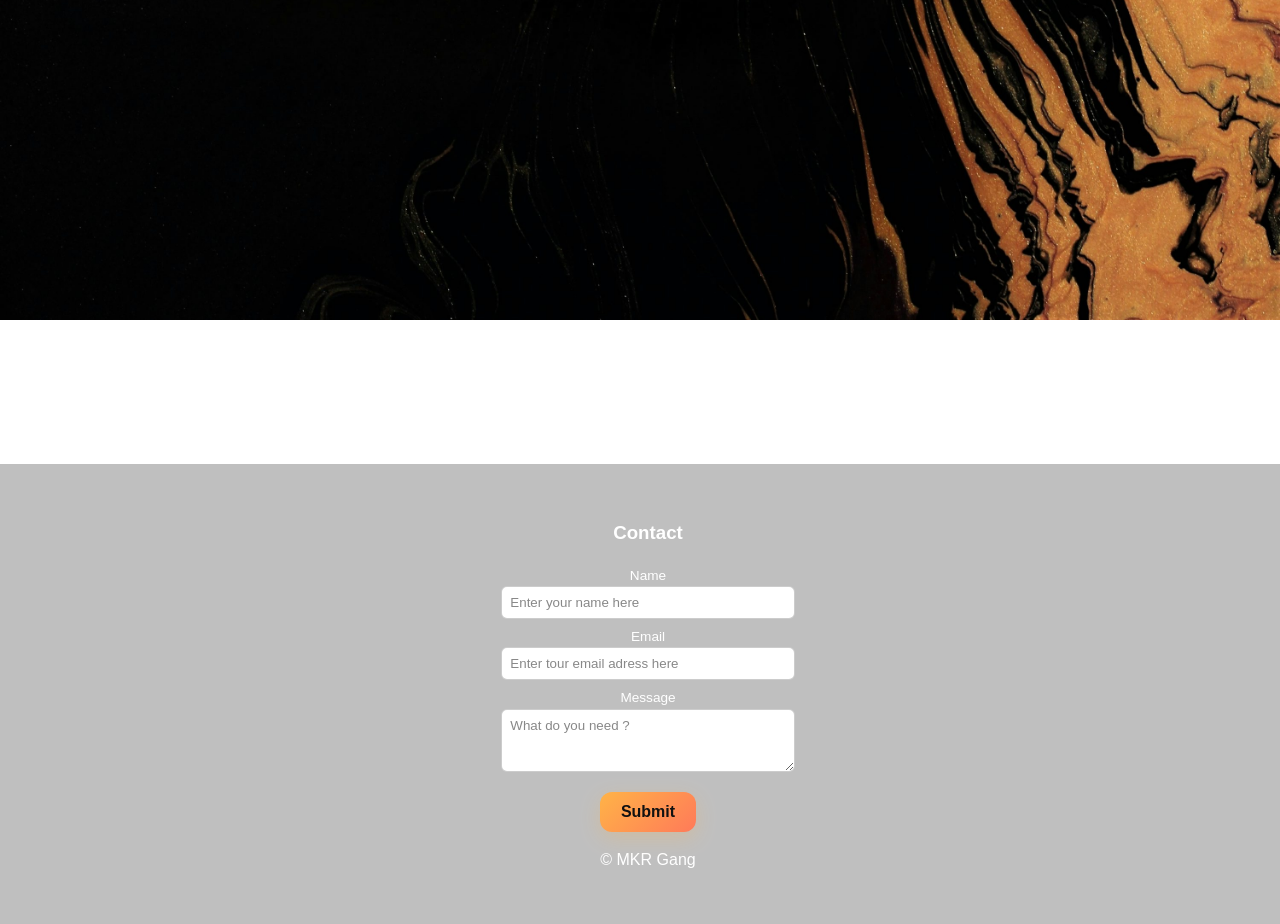
==== commit 62d00d17: "update" ====
--- a/index.html
+++ b/index.html
@@ -1,31 +1,30 @@
-<!doctype html>
+<!DOCTYPE html>
 <html lang="en">
 
 <head>
   <meta charset="utf-8">
-  <!-- RESPONSIVE TIP: Meta viewport allows adaptation to the rest of the screen according to the device's width -->
   <meta name="viewport" content="width=device-width, initial-scale=1.0">
-  <!-- <meta http-equiv="refresh" content="45"> Auto refresh page after 11sec  -->
-  <!-- <meta name="description" content="I am a UX/UI designer, passionate about creating inclusive and aesthetically pleasing interfaces. I enjoy transforming ideas into clear digital experiences."/> -->
+  <meta name="description" content="I am a UX/UI designer, passionate about creating inclusive and aesthetically pleasing interfaces."/>
+  <!-- <meta http-equiv="refresh" content="11"> Auto refresh page after 11sec  -->
   <title>Portfolio — Victor Eric MOUKOURI</title>
   <!-- <link rel="icon" type="image/svg+xml" href="assets/img/Logo mkr.svg"> -->
   <!-- <link rel="icon" href="favicon.ico" /> -->
-  <link rel="stylesheet" href="assets/css/styles.css"> <!-- The link element is used to link to external resources like stylesheets and site icons. The rel attribute is used to specify the relationship between the linked resource and the HTML document. -->
+  <link rel="stylesheet" href="assets/css/styles.css">
   <link rel="preconnect" href="https://fonts.googleapis.com">
   <link rel="preconnect" href="https://fonts.gstatic.com" crossorigin>
   <link href="https://fonts.googleapis.com/css2?family=Fredoka:wght@400;600;700&family=Markazi+Text:wght@400..700&family=Playfair+Display:ital,wght@0,400..900;1,400..900&family=Vollkorn:ital,wght@0,400..900;1,400..900&display=swap" rel="stylesheet">
 </head>
 
 <body>
-  <header class="site-header">
+  <header class="header">
     <!-- <nav class="navbar"> -->
-      <div class="container header-inner">
-        <a class="brand" href="index.html"> 
-          <img src="assets/img/Logo mkr.jpg" alt="mkr-logo">
-        </a>                                                      <!-- <a href="link" target="_blank"></a>  The target="_blank" enables the link to open in a new browser tab. -->
+    <div class="header-left">
+      <a class="logo" href="index.html" title="" target="_self"> 
+        <img src="assets/img/Logo mkr.jpg" alt="mkr-logo">
+      </a>
       
-        <div class="header-right">
-          <button id="nav-toggle" class="nav-toggle" aria-expanded="false" aria-controls="main-nav">Menu</button>
+      <div class="header-right">
+          <!-- <button id="nav-toggle" class="nav-toggle" aria-expanded="false" aria-controls="main-nav">Menu</button> -->
           <nav class="main-nav" aria-label="Navigation principale ">
             <ul class="navbar-nav">
               <li class="navbar item">
@@ -103,7 +102,19 @@
             
             <audio id="bg-music" loop>
               <source src="assets/audio/The_Weeknd_-_Heartless_(Official_Video).mp3" type="audio/mpeg">
-            </audio> -->
+            </audio>
+
+            <audio controls>
+            <source src="audio.ogg" type="audio/ogg" controls/>
+            <source src="audio.wav" type="audio/wav" />
+            <source src="audio.mp3" type="audio/mpeg" />
+            </audio>
+
+            <video controls width="400" muted loop poster="https://peach.blender.org/wp-content/uploads/title_anouncement.jpg?x11217">
+            <source src="https://archive.org/download/BigBuckBunny_124/Content/big_buck_bunny_720p_surround.mp4" type="video/mp4" />
+            <source src="https://cdn.freecodecamp.org/curriculum/labs/mapmethod.webm" type="video/webm" />
+            </video>
+            -->
 
   </main>
 
@@ -130,6 +141,4 @@
 
   <button id="back-to-top" class="back-to-top" type="button" aria-label="Back to top">↑</button>
 </body>
-</html>
-
-//Commit+</html>
--- a/assets/css/styles.css
+++ b/assets/css/styles.css
@@ -32,6 +32,9 @@
 
 e) Use flexbox/grid for a natural, responsive layout
 */
+
+@import url(''); 
+/*https://fonts.googleapis.com/css?family=Amatic+SC|Montserrat:400,700|Seymour+One*/
 
 :root {
   --bg:#0f1724;
@@ -82,7 +85,7 @@
 }
 
 /* Ensure main structural sections appear above the overlay */
-.site-header, main, .site-footer {
+.header, main, .site-footer {
     position:relative;
     z-index:1;
 }
@@ -93,32 +96,32 @@
     padding:1.25rem;
 }
 
-.site-header {
+.header {
     background:transparent;
     padding:.75rem 0;
 }
 
 /* Reduce left padding in header so logo sits closer to the viewport edge */
-.site-header .container {
+.header .container {
     padding-left:0;
     padding-right:1.25rem;
 }
 
-.header-inner {
+.header-left {
     display:flex;
     align-items:center;
     justify-content:space-between;
     
 }
 
-.brand {
+.logo {
     font-weight:700;
     color:var(--white);
     text-decoration:none;
     margin: left -1px; /* nudge the brand slightly left to sit nearer the edge */
 }
 
-.brand img {
+.blogo img {
     display: block;
     width: 111px;
     height: 111px;
@@ -855,12 +858,12 @@
     }
     
     /* ========== ASTUCE: Adapter le layout flexbox de l'en-tête pour tablette ========== */
-    .header-inner {
+    .header-left {
         gap: 0.5rem; /* Réduit l'espace entre éléments */
     }
     
     /* ========== ASTUCE: Réduire l'image du logo légèrement pour tablette ========== */
-    .brand img {
+    .logo img {
         width: 95px; /* Réduit de 111px */
         height: 95px;
     }
@@ -966,7 +969,7 @@
     }
     
     /* ========== ASTUCE: Adapter le header pour petit écran ========== */
-    .site-header .container {
+    .header .container {
         padding-left: 0.5rem;
         padding-right: 0.5rem;
     }
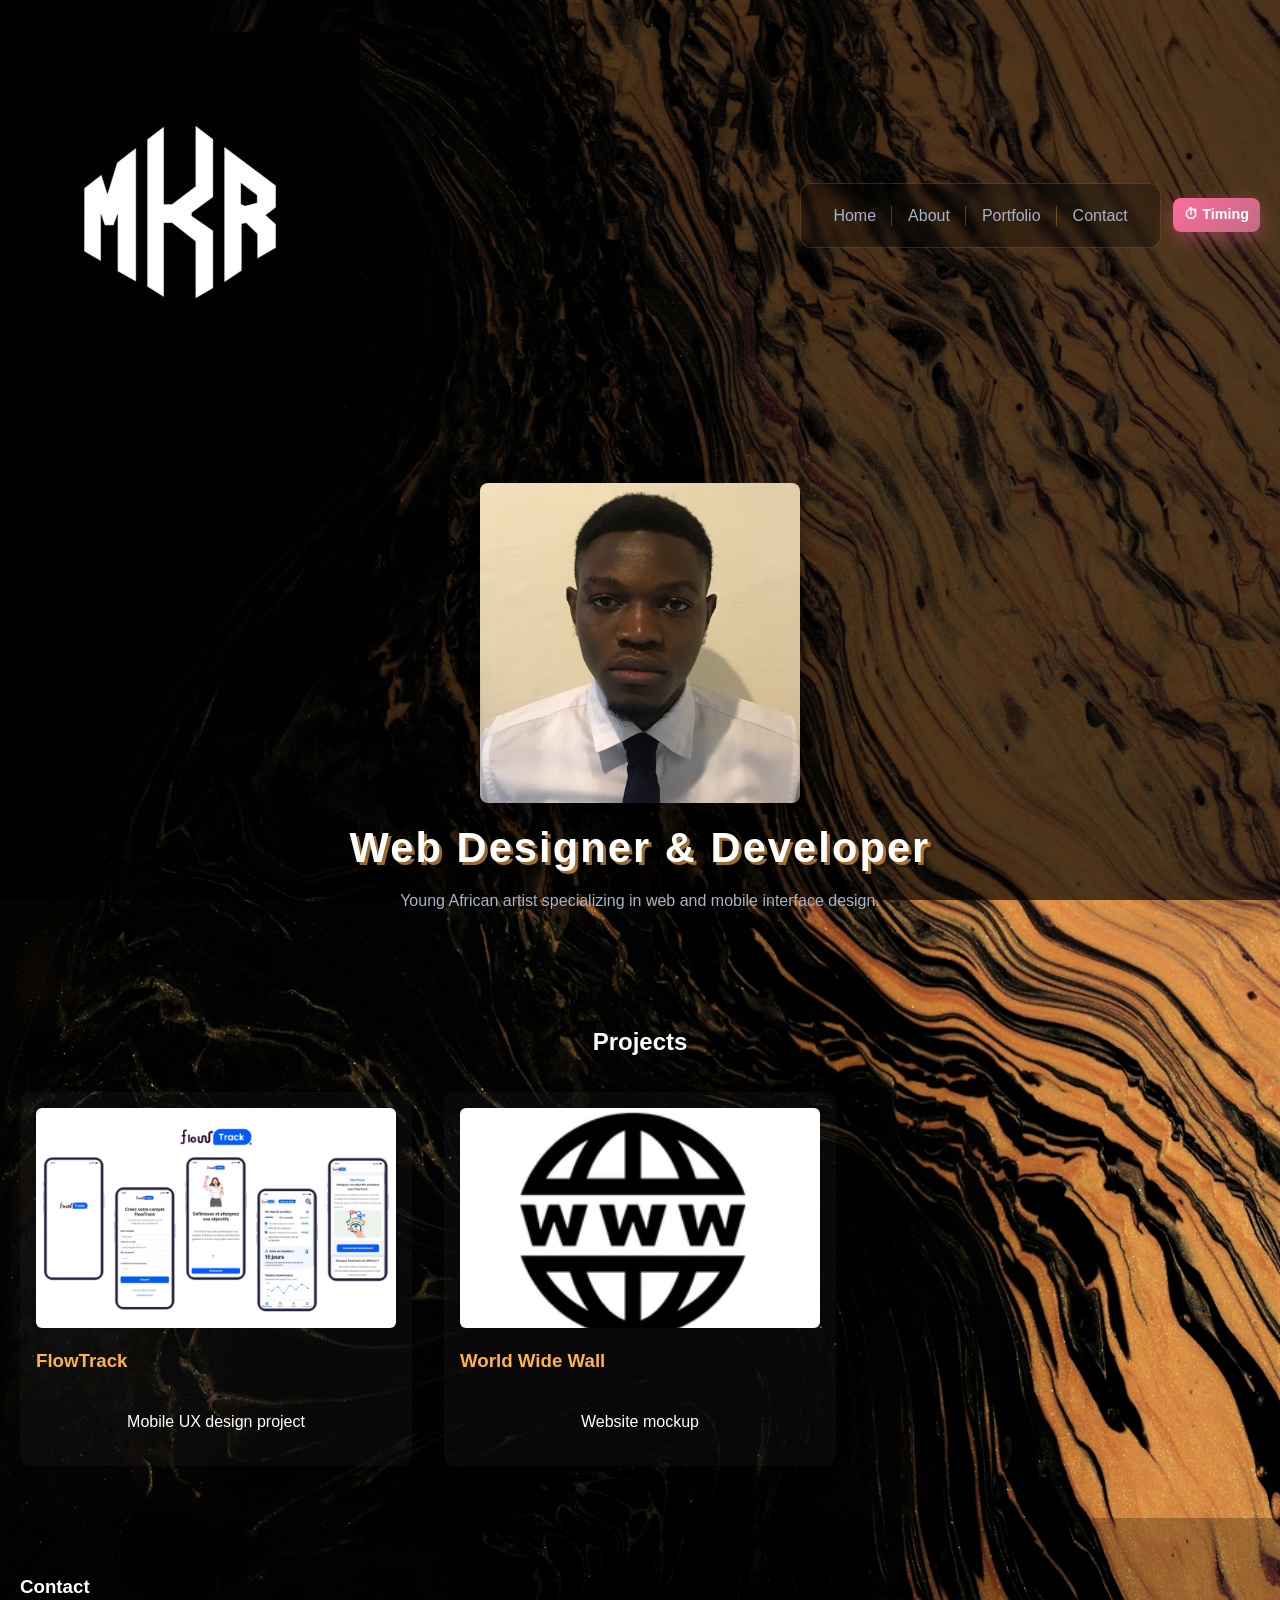
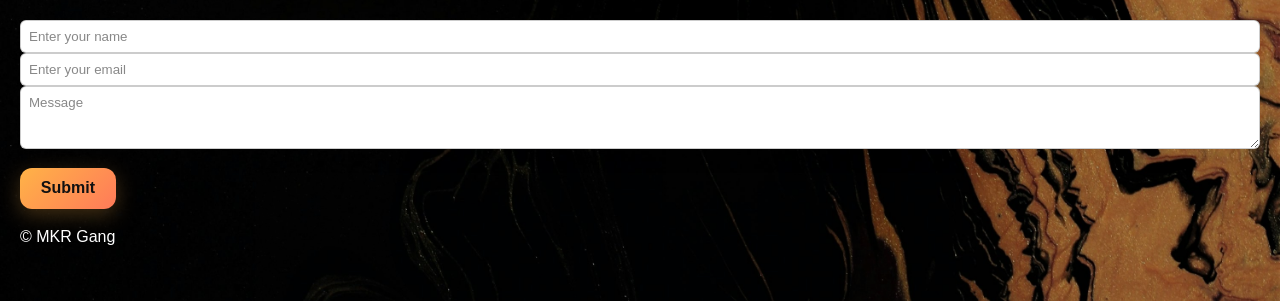
==== commit a2ebeff5: "Fix: corrected HTML structure and aligned with CSS layout" ====
--- a/index.html
+++ b/index.html
@@ -4,141 +4,99 @@
 <head>
   <meta charset="utf-8">
   <meta name="viewport" content="width=device-width, initial-scale=1.0">
-  <meta name="description" content="I am a UX/UI designer, passionate about creating inclusive and aesthetically pleasing interfaces."/>
-  <!-- <meta http-equiv="refresh" content="11"> Auto refresh page after 11sec  -->
   <title>Portfolio — Victor Eric MOUKOURI</title>
-  <!-- <link rel="icon" type="image/svg+xml" href="assets/img/Logo mkr.svg"> -->
-  <!-- <link rel="icon" href="favicon.ico" /> -->
+
+  <!-- CSS -->
   <link rel="stylesheet" href="assets/css/styles.css">
-  <link rel="preconnect" href="https://fonts.googleapis.com">
-  <link rel="preconnect" href="https://fonts.gstatic.com" crossorigin>
-  <link href="https://fonts.googleapis.com/css2?family=Fredoka:wght@400;600;700&family=Markazi+Text:wght@400..700&family=Playfair+Display:ital,wght@0,400..900;1,400..900&family=Vollkorn:ital,wght@0,400..900;1,400..900&display=swap" rel="stylesheet">
 </head>
 
 <body>
+
+  <!-- HEADER -->
   <header class="header">
-    <!-- <nav class="navbar"> -->
-    <div class="header-left">
-      <a class="logo" href="index.html" title="" target="_self"> 
-        <img src="assets/img/Logo mkr.jpg" alt="mkr-logo">
+    <div class="container header-left">
+
+      <!-- LOGO -->
+      <a class="logo" href="index.html">
+        <img src="assets/img/Logo mkr.jpg" alt="logo">
       </a>
-      
+
+      <!-- RIGHT SIDE -->
       <div class="header-right">
-          <!-- <button id="nav-toggle" class="nav-toggle" aria-expanded="false" aria-controls="main-nav">Menu</button> -->
-          <nav class="main-nav" aria-label="Navigation principale ">
-            <ul class="navbar-nav">
-              <li class="navbar item">
-                <a class="nav-link" href="index.html">Home</a>
-              </li>
-              <li>
-                <a href="about.html">About</a>
-              </li>
-              <li>
-                <a href="portfolio.html">Portfolio</a>
-              </li>
-              <li>
-                <a href="index.html#contact">Contact</a>
-              </li>
-            </ul>
-          </nav>
 
-          <a class="btn-timing" href="">⏱ Timing</a>
+        <!-- NAVBAR -->
+        <nav class="main-nav">
+          <ul class="navbar-nav">
+            <li class="navbar-item"><a href="index.html">Home</a></li>
+            <li class="navbar-item"><a href="about.html">About</a></li>
+            <li class="navbar-item"><a href="portfolio.html">Portfolio</a></li>
+            <li class="navbar-item"><a href="#contact">Contact</a></li>
+          </ul>
+        </nav>
 
-           <!-- <button class="navbar-toggler" data-toggle="collapse" data-target="#navbarCollapse">
-                <span class="navbar-toggler-icon"></span>
-            </button> -->
-        </div>
+        <!-- BUTTON -->
+        <a class="btn-timing" href="#">⏱ Timing</a>
+
       </div>
-    <!-- </nav> -->
+    </div>
   </header>
 
+  <!-- MAIN -->
   <main>
-    <section class="hero parallax animate-fade" data-parallax-speed="0.07">
+
+    <!-- HERO -->
+    <section class="hero">
       <div class="container">
-        <img src="assets/img/mkr.jpg" alt="photo de Victor Eric MOUKOURI" class="hero-img" loading="lazy" decoding="async">
-        <h1>Web Designer & Developper</h1>
-        <p class="lead">Young African artist specializing in web and mobile interface design. I combine aesthetics and user experience.</p>
-        <p><a class="btn" href="portfolio.html">See my achievements</a></p>
+        <img src="assets/img/mkr.jpg" class="hero-img" alt="profile">
+        <h1>Web Designer & Developer</h1>
+        <p class="lead">
+          Young African artist specializing in web and mobile interface design.
+        </p>
       </div>
     </section>
 
-    <section class="about-preview">
-      <h2>About</h2>
-      <div class="about-content">
-        <p>I am a UX/UI designer, passionate about creating inclusive and aesthetically pleasing interfaces. I enjoy transforming ideas into clear digital experiences.</p>
-        <ul class="about-highlights">
-          <li>Web & Mobile interface design</li>
-          <li>Interactive prototyping</li>
-          <li>User research & testing</li>
-        </ul>
-        <p><a class="more" href="about.html">More...</a></p>
+    <!-- PROJECTS -->
+    <section class="container">
+      <h2>Projects</h2>
+
+      <div class="grid">
+
+        <!-- CARD 1 -->
+        <div class="card">
+          <img src="assets/img/FlowTrack - HQ Wireframes.png" alt="FlowTrack">
+          <h3>FlowTrack</h3>
+          <p>Mobile UX design project</p>
+        </div>
+
+        <!-- CARD 2 -->
+        <div class="card">
+          <img src="assets/img/www-icon-vector-website-logo.png" alt="World Wide Wall">
+          <h3>World Wide Wall</h3>
+          <p>Website mockup</p>
+        </div>
+
       </div>
     </section>
 
-    <section class="featured container animate-fade">
-      <h2>Projects</h2>
-      <div class="grid">
-        <a href="portfolio.html#flowtrack" class="card-link">
-          <article class="card">
-            <img src="assets/img/FlowTrack - HQ Wireframes.png" alt="Aperçu projet 1" loading="lazy" decoding="async">
-            <h3>Mobile app UX/UI Design — FlowTrack</h3>
-            <p>Thoughtful UX design for a mobile task management application.</p>
-          </article>
-        </a>
-
-        <a href="portfolio.html#worldwidewall" class="card-link">
-          <article class="card">
-            <img src="assets/img/www-icon-vector-website-logo.png" alt="Aperçu projet 3" loading="lazy" decoding="async">
-            <h3>Low-fidelity website mockup — World Wide Wall</h3>
-            <p>Design a low fidelity mockup for advertising agency World Wide Wall.</p>
-          </article>
-        </a>
-      </div>
-    </section>
-
-            <!-- <button id="music-toggle" class="music-toggle" type="button" aria-label="Toggle background music">
-              🔇
-            </button>
-            
-            <audio id="bg-music" loop>
-              <source src="assets/audio/The_Weeknd_-_Heartless_(Official_Video).mp3" type="audio/mpeg">
-            </audio>
-
-            <audio controls>
-            <source src="audio.ogg" type="audio/ogg" controls/>
-            <source src="audio.wav" type="audio/wav" />
-            <source src="audio.mp3" type="audio/mpeg" />
-            </audio>
-
-            <video controls width="400" muted loop poster="https://peach.blender.org/wp-content/uploads/title_anouncement.jpg?x11217">
-            <source src="https://archive.org/download/BigBuckBunny_124/Content/big_buck_bunny_720p_surround.mp4" type="video/mp4" />
-            <source src="https://cdn.freecodecamp.org/curriculum/labs/mapmethod.webm" type="video/webm" />
-            </video>
-            -->
-
   </main>
 
-  <footer class="site-footer">
-    <div class="container footer-inner">
-      <div class="footer-info">
-      </div>
-      <div id="contact" class="footer-contact">
-        <h3>Contact</h3>
-        <form id="footer-contact-form" class="" method="">
-          <label for="name">Name</label>
-          <input id="name" name="name" placeholder="Enter your name here" required>
-          <label for="email">Email</label>
-          <input id="email" name="email" type="email" placeholder="Enter tour email adress here" required>
-          <label for="message">Message</label>
-          <textarea id="message" name="message" rows="3" placeholder="What do you need ?" required></textarea>
-          <button type="submit" class="btn">Submit</button>
-          <p id="contact-feedback" class="feedback" aria-live="polite"></p>
-        </form>
-        <p>&copy; <span id="year"></span> MKR Gang</p>
-      </div>
+  <!-- FOOTER -->
+  <footer class="site-footer" id="contact">
+    <div class="container">
+
+      <h3>Contact</h3>
+
+      <form>
+        <input type="text" placeholder="Enter your name" required>
+        <input type="email" placeholder="Enter your email" required>
+        <textarea rows="3" placeholder="Message"></textarea>
+        <button type="submit" class="btn">Submit</button>
+      </form>
+
+      <p>© MKR Gang</p>
+
     </div>
   </footer>
 
-  <button id="back-to-top" class="back-to-top" type="button" aria-label="Back to top">↑</button>
 </body>
 </html>
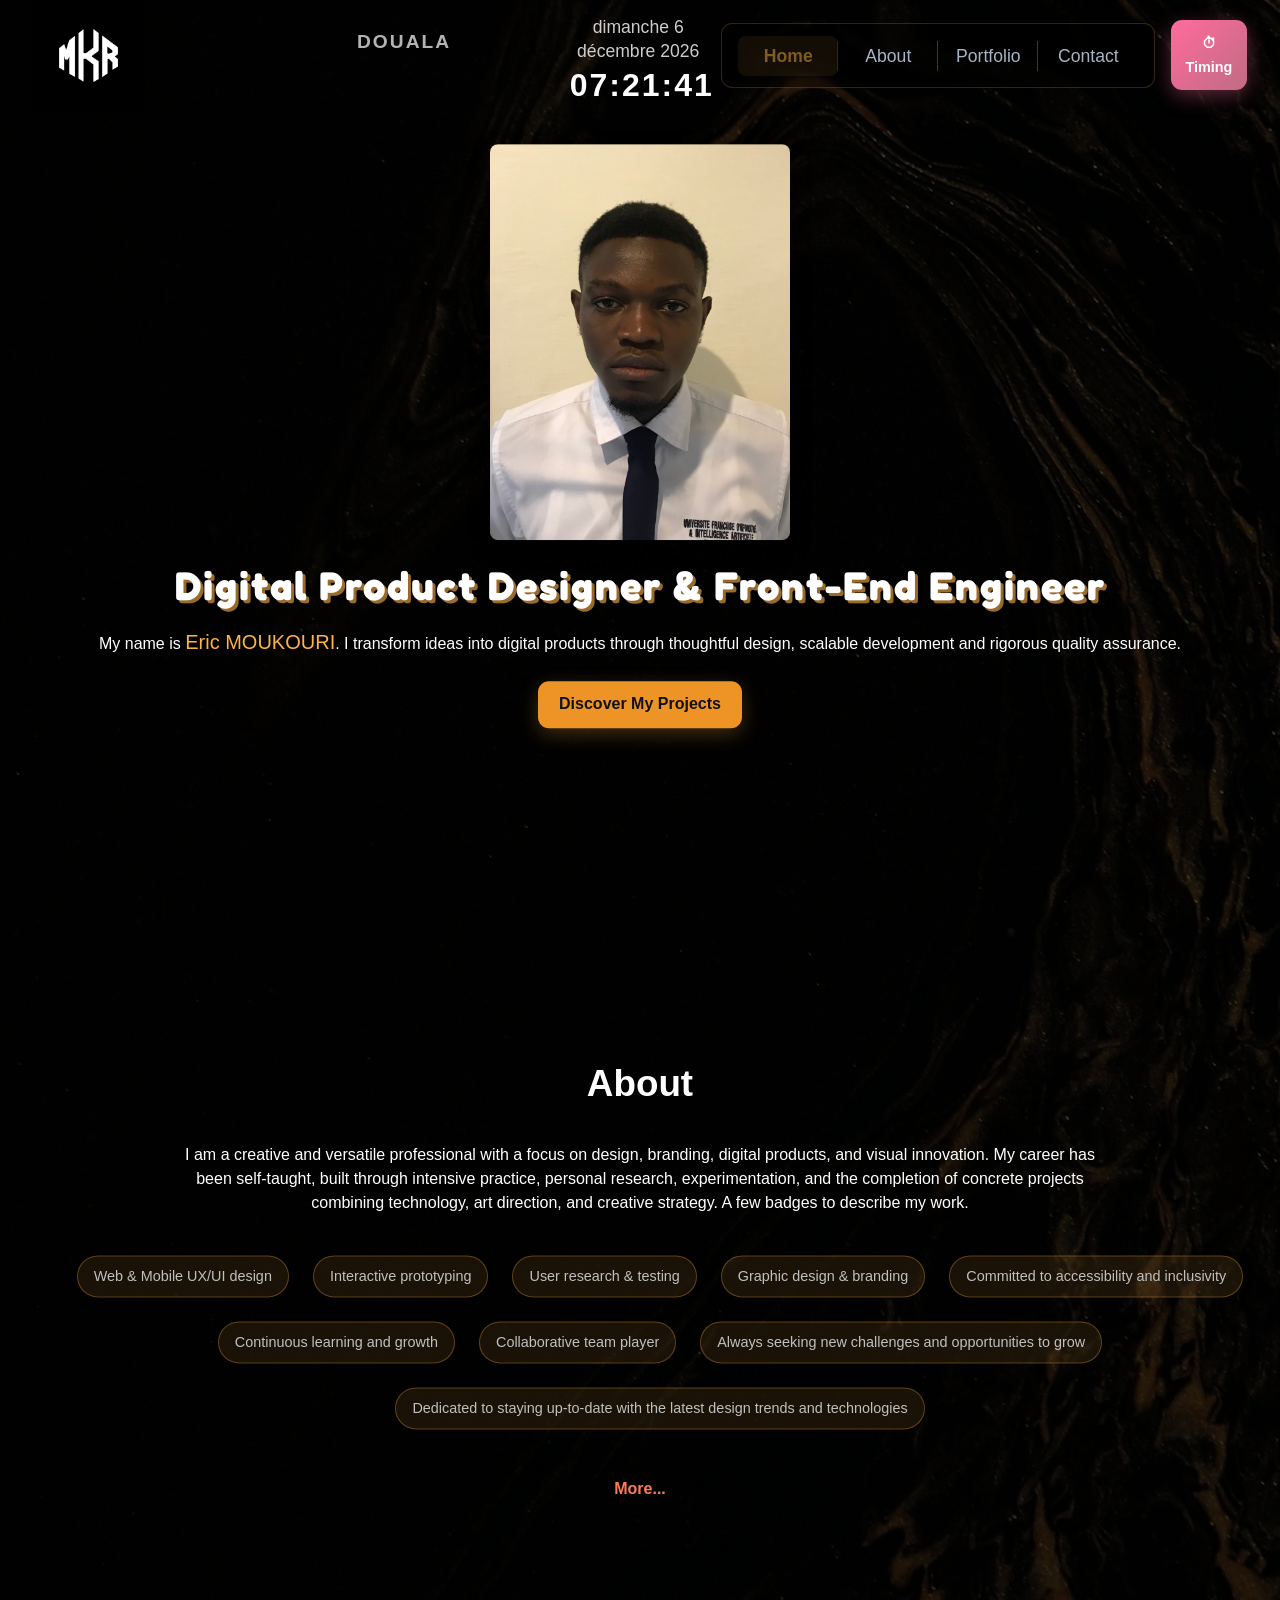
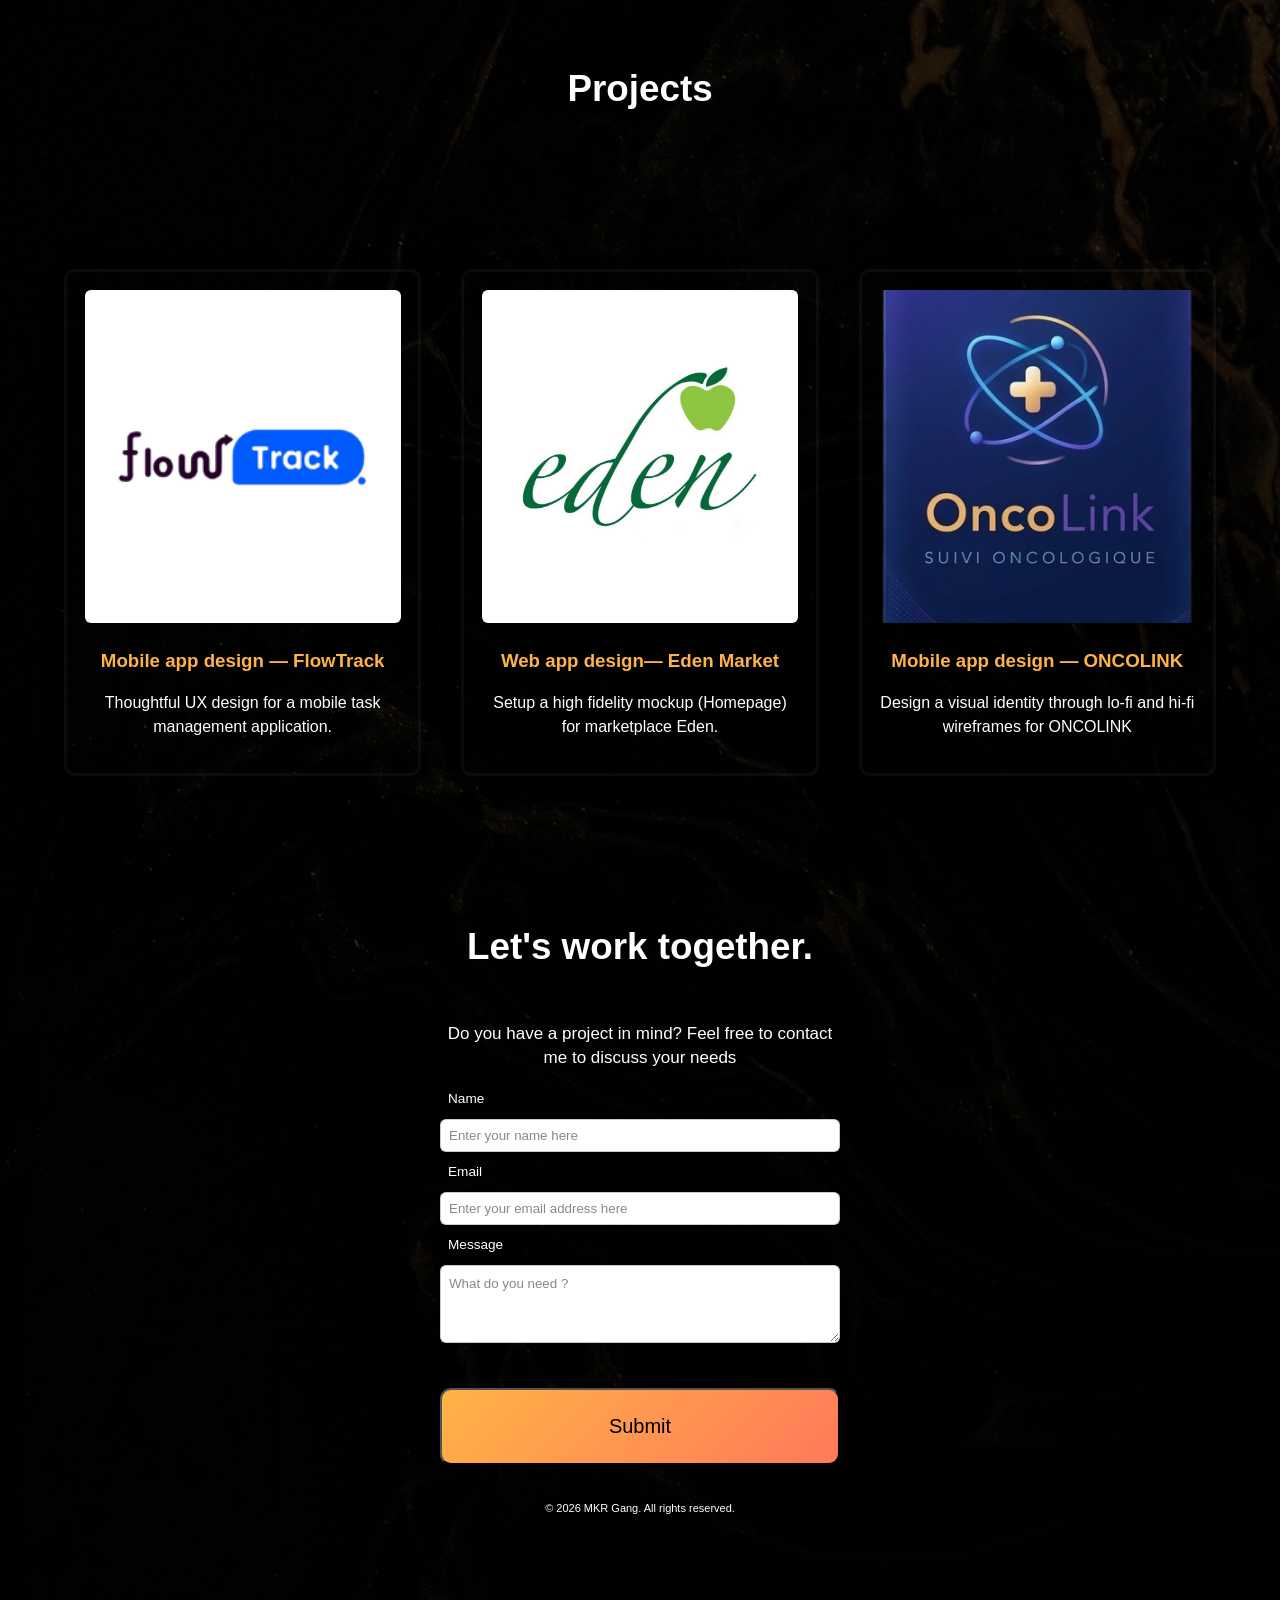
==== commit 1a2056c3: "Add modal, parallax, and storage management functionalities; update HTML structure and improve SEO" ====
--- a/index.html
+++ b/index.html
@@ -4,99 +4,203 @@
 <head>
   <meta charset="utf-8">
   <meta name="viewport" content="width=device-width, initial-scale=1.0">
+  <meta name="description" content="UX/UI Designer, Front-End Developer and QA Analyst creating high-performance digital products, intuitive user experiences and scalable web solutions for businesses, startups and ambitious ideas."/>      <!-- provide a short description for the web page and impacting SEO -->
+  <meta name="theme-color" content="#0f172a">
+  <!-- <meta http-equiv="refresh" content="11"> Auto refresh page after 11sec  -->
   <title>Portfolio — Victor Eric MOUKOURI</title>
-
-  <!-- CSS -->
+  <link rel="preload" as="image" href="assets/img/Portfolio-bg.jpg"/>
+  <link rel="icon" type="image/png" href="assets/favicon/favicon-96x96.png" sizes="96x96"/>
+  <link rel="icon" type="image/svg+xml" href="assets/favicon/favicon.svg"/>
+  <link rel="shortcut icon" href="assets/favicon/favicon.ico"/>
+  <link rel="apple-touch-icon" href="assets/favicon/apple-touch-icon.png" sizes="180x180"/>
+  <link rel="manifest" href="assets/favicon/site.webmanifest"/>
+  <link rel="stylesheet" href="https://cdnjs.cloudflare.com/ajax/libs/font-awesome/6.5.1/css/all.min.css" integrity="sha256-46qynGAkLSFpVbEBog43gvNhfrOj+BmwXdxFgVK/Kvc=" crossorigin="anonymous"/>
   <link rel="stylesheet" href="assets/css/styles.css">
+  <link rel="preconnect" href="https://fonts.googleapis.com">
+  <link rel="preconnect" href="https://fonts.gstatic.com" crossorigin>
+  <link href="https://fonts.googleapis.com/css2?family=Fredoka:wght@400;600;700&family=Markazi+Text:wght@400..700&family=Playfair+Display:ital,wght@0,400..900;1,400..900&family=Vollkorn:ital,wght@0,400..900;1,400..900&display=swap" rel="stylesheet">
 </head>
 
 <body>
-
-  <!-- HEADER -->
   <header class="header">
-    <div class="container header-left">
-
-      <!-- LOGO -->
-      <a class="logo" href="index.html">
-        <img src="assets/img/Logo mkr.jpg" alt="logo">
+    <div class="navbar-left">
+      <a class="logo" href="index.html" target="_self"> 
+        <img loading="lazy" decoding="async" src="assets/img/logo-mkr.png" alt="MKR brand logo - Homepage"/>
       </a>
-
-      <!-- RIGHT SIDE -->
-      <div class="header-right">
-
-        <!-- NAVBAR -->
-        <nav class="main-nav">
-          <ul class="navbar-nav">
-            <li class="navbar-item"><a href="index.html">Home</a></li>
-            <li class="navbar-item"><a href="about.html">About</a></li>
-            <li class="navbar-item"><a href="portfolio.html">Portfolio</a></li>
-            <li class="navbar-item"><a href="#contact">Contact</a></li>
-          </ul>
-        </nav>
-
-        <!-- BUTTON -->
-        <a class="btn-timing" href="#">⏱ Timing</a>
-
-      </div>
     </div>
+
+    <div class="navbar-center">
+      <div class="clock-container">
+        <h2 class="city">Douala</h2>
+        <div>   
+          <div id="date" class="date"></div> 
+          <div id="time" class="time"></div>   
+        </div>
+      </div>
+    </div>          
+      
+    <div class="navbar-right">      
+      <nav class="navbar" aria-label="Navigation principale ">    
+        <ul class="navbar-nav">    
+          <li class="navbar-item">    
+            <a class="navbar-link active" href="index.html">Home</a>           
+          </li>
+          <li class="navbar-item">              
+            <a class="navbar-link" href="about.html">About</a>
+          </li>
+          <li class="navbar-item">
+            <a class="navbar-link" href="portfolio.html">Portfolio</a>     
+          </li>
+          <li class="navbar-item">   
+            <a class="navbar-link" href="#contact">Contact</a>
+          </li>
+        </ul> 
+      </nav>
+        
+      <a class="btn-timing" href="404.html">⏱ Timing</a>      <!-- div? Make it btn and disabled -->      
+      <!-- <button id="nav-toggle" class="nav-toggle" aria-expanded="false" aria-controls="main-nav">Menu</button> -->
+      <!-- <button class="navbar-toggler" data-toggle="collapse" data-target="#navbarCollapse">    
+        <span class="navbar-toggler-icon"></span>    
+      </button> -->
+    </div>  
   </header>
 
-  <!-- MAIN -->
-  <main>
-
-    <!-- HERO -->
-    <section class="hero">
-      <div class="container">
-        <img src="assets/img/mkr.jpg" class="hero-img" alt="profile">
-        <h1>Web Designer & Developer</h1>
-        <p class="lead">
-          Young African artist specializing in web and mobile interface design.
-        </p>
+  <main class="main-content">
+    <section class="hero parallax animate-fade" data-parallax-speed="0.07" aria-label="Section d'introduction">
+      <div class="hero-container">
+        <img class="mkr-img" src="assets/img/mkr.jpg" alt="Portrait of Victor Eric MOUKOURI looking toward the camera with a professional yet approachable expression"/>
+        <h1 class="hero-title">Digital Product Designer & Front-End Engineer</h1>      <!-- add class ? -->
+        <p class="hero-desc">My name is <em>Eric MOUKOURI</em>. I transform ideas into digital products through thoughtful design, scalable development and rigorous quality assurance.</p>
+        <a class="hero-cta" href="#portfolio">Discover My Projects</a>
       </div>
     </section>
 
-    <!-- PROJECTS -->
-    <section class="container">
-      <h2>Projects</h2>
-
-      <div class="grid">
-
-        <!-- CARD 1 -->
-        <div class="card">
-          <img src="assets/img/FlowTrack - HQ Wireframes.png" alt="FlowTrack">
-          <h3>FlowTrack</h3>
-          <p>Mobile UX design project</p>
-        </div>
-
-        <!-- CARD 2 -->
-        <div class="card">
-          <img src="assets/img/www-icon-vector-website-logo.png" alt="World Wide Wall">
-          <h3>World Wide Wall</h3>
-          <p>Website mockup</p>
-        </div>
-
+    <section id="about" class="about-preview parallax animate-fade" data-parallax-speed="0.07"">
+      <h2 class="section-title">About</h2>
+      <div class="about-container">
+        <p>I am a creative and versatile professional with a focus on design, 
+          branding, digital products, and visual innovation. 
+          My career has been self-taught, built through intensive practice, 
+          personal research, experimentation, and the completion of concrete 
+          projects combining technology, art direction, and creative strategy. 
+          A few badges to describe my work.</p>
+        <ul class="about-highlights">
+          <li>Web & Mobile UX/UI design</li>
+          <li>Interactive prototyping</li>
+          <li>User research & testing</li>
+          <li>Graphic design & branding</li>
+          <!-- <li>Passion for art and technology</li> -->
+          <li>Committed to accessibility and inclusivity</li>
+          <li>Continuous learning and growth</li>
+          <li >Collaborative team player</li>
+          <!-- <li >Creative problem solver</li> -->
+          <!-- <li >Driven by user-centered design principles</li> -->
+          <!-- <li>Dedicated to creating meaningful digital experiences</li> -->
+          <li>Always seeking new challenges and opportunities to grow</li>
+          <!-- <li>Believer in the importance of user feedback and testing in the design process</li> -->
+          <li>Dedicated to staying up-to-date with the latest design trends and technologies</li>
+        </ul>
+        <p><a class="more" href="about.html">More...</a></p>
       </div>
     </section>
 
+    <section id="portfolio" class="portfolio-preview parallax animate-fade" data-parallax-speed="0.07"">
+      <h2 class="section-title">Projects</h2>
+      <div class="portfolio-highlight">
+        <a href="portfolio.html#flowtrack" class="card-link">
+          <article class="card">
+            <img src="assets/img/FlowTrack logo.png" alt="FlowTrack mobile app project preview showing the app branding and logo for a task management interface" loading="lazy" decoding="async"/>
+            <h3>Mobile app design — FlowTrack</h3>
+            <p>Thoughtful UX design for a mobile task management application.</p>
+          </article>
+        </a>
+
+        <a href="portfolio.html#eden-market" class="card-link">
+          <article class="card">
+            <img src="assets/img/eden market logo.jpg" alt="Eden Market project preview showing the app branding and visual design elements for a marketplace app" loading="lazy" decoding="async"/>
+            <h3>Web app design— Eden Market</h3>
+            <p>Setup a high fidelity mockup (Homepage) for marketplace Eden.</p>
+          </article>
+        </a>
+
+        <a href="portfolio.html#oncolink" class="card-link">
+          <article class="card">
+            <img src="assets/img/OncoLink-splash-logo.png" alt="ONCOLINK project preview showing the app branding and visual design elements for a medical support app" loading="lazy" decoding="async"/>
+            <h3>Mobile app design — ONCOLINK</h3>
+            <p>Design a visual identity through lo-fi and hi-fi wireframes for ONCOLINK</p>
+          </article>
+        </a>
+      </div>
+    </section>
+        
+    <!-- <button id="music-toggle" class="music-toggle" type="button" aria-label="Toggle background music">🔇</button>
+    <audio id="bg-music" loop controls>
+      <source src="assets/audio/The_Weeknd_-_Heartless_(Official_Video).mp3" type="audio/mpeg">
+    </audio> -->
+
+    <!-- <audio controls>
+      <source src="audio.ogg" type="audio/ogg" controls/>
+      <source src="audio.wav" type="audio/wav" />
+      <source src="audio.mp3" type="audio/mpeg" />
+    </audio> -->
+          
+    <!-- <video controls width="400" muted loop poster="https://peach.blender.org/wp-content/uploads/title_anouncement.jpg?x11217">
+      <source src="https://archive.org/download/BigBuckBunny_124/Content/big_buck_bunny_720p_surround.mp4" type="video/mp4" />
+      <source src="https://cdn.freecodecamp.org/curriculum/labs/mapmethod.webm" type="video/webm" />
+      <source src="https://cdn.freecodecamp.org/curriculum/labs/mapmethod.ogg" type="video/ogg" />
+    </video> -->
   </main>
 
-  <!-- FOOTER -->
-  <footer class="site-footer" id="contact">
-    <div class="container">
-
-      <h3>Contact</h3>
-
-      <form>
-        <input type="text" placeholder="Enter your name" required>
-        <input type="email" placeholder="Enter your email" required>
-        <textarea rows="3" placeholder="Message"></textarea>
-        <button type="submit" class="btn">Submit</button>
-      </form>
-
-      <p>© MKR Gang</p>
-
+  <button id="back-to-top" class="back-to-top" type="button" aria-label="Back to top" title="Back to top">⇧</button>
+
+  <footer>
+    <div class="container-footer parallax animate-fade" data-parallax-speed="0.07"> <!-- One must go -->
+      <div id="contact" class="footer-contact">
+        <h2 class="section-title">Let's work together.</h2>
+        <p style="font-size: 17px;">Do you have a project in mind? Feel free to contact me to discuss your needs</p>
+        <!-- <h3>Contact</h3> -->
+        <form class="footer-contact-form" action="https://formsubmit.co/victorericmoukouri@outlook.com" method="POST">
+          <label for="name">Name</label>
+          <input id="name" name="name" type="text" placeholder="Enter your name here" size="30" required>
+          <label for="email">Email</label>
+          <input id="email" name="email" type="email" placeholder="Enter your email address here" minlength="7" maxlength="32" size="30" required>
+          <label for="message">Message</label>
+          <textarea id="message" name="message" rows="3" cols="30" placeholder="What do you need ?" required></textarea>
+          <button type="submit" class="btn-submit">Submit</button>
+          <p class="feedback" aria-live="polite">Thanks for your message!</p>
+        </form> 
+        <small>&copy; 2026 MKR Gang. All rights reserved.</small>
+      </div>
     </div>
+    
+    <!-- <fieldset>
+      <legend>Personal Information</legend>      
+      <input id="yes-option" type="radio/checkbox" name="choice" value="yes/no" />        (input checked) to make it checked by default
+      <label for="yes-option">Yes</label>
+
+      <label>
+        <input type="checkbox" value="terms">
+      I agree to the <a href="/terms">terms and conditions</a>
+    </label>
+    </fieldset> -->
+        
+    <!-- <label for="city">Choose a City: </label>
+    <select id="city" name="city">                                                          (option selected) to make it selected by default
+      <option value="new-york">New York</option>
+      <option value="los-angeles">Los Angeles</option>
+      <option value="chicago">Chicago</option>
+      <option value="miami">Miami</option>
+    </select> -->
   </footer>
-
+  
+  <!-- <script src="assets/js/app.js"></script>
+  <script src="assets/js/animations.js"></script>
+  <script src="assets/js/clock.js"></script>
+  <script src="assets/js/backtotop.js"></script>
+  <script src="assets/js/contact.js"></script>
+  <script src="assets/js/modal.js"></script>
+  <script src="assets/js/parallax.js"></script>
+  <script src="assets/js/storage.js"></script> -->
+  <script src="assets/js/main.js"></script>
 </body>
 </html>
--- a/assets/css/styles.css
+++ b/assets/css/styles.css
@@ -33,1158 +33,1023 @@
 e) Use flexbox/grid for a natural, responsive layout
 */
 
-@import url(''); 
-/*https://fonts.googleapis.com/css?family=Amatic+SC|Montserrat:400,700|Seymour+One*/
+@import url('');
+/* https://fonts.googleapis.com/css?family=Amatic+SC|Montserrat:400,700|Seymour+One */
 
 :root {
-  --bg:#0f1724;
-  --card:#0b1220;
-  --muted:#a8b3c5;
-  --accent:#ffb347;
-  --accent-2:#ff7a59;
-  --white:#ffffff;
-  --max-width:1400px;
-}
-
-* {
-    box-sizing:border-box;
-}
-
-/* Guarantee the background spans at least the full viewport height */
-html, body {
-    min-height: 100%;
+   --bg: #0f1724;
+   --card: #0b1220;
+   --muted: #a8b3c5;
+   --accent: #ffb347;
+   --accent-2:  #ff7a59;
+   /* --accent-3: ; */
+   --white: #ffffff;
+   --max-width: 1400px;
+}
+
+*, *::before, *::after {
+   box-sizing: border-box;
+}
+
+html {
+   scroll-behavior: smooth;
 }
 
 body {
-    font-family:Inter,Segoe UI,Arial,Helvetica,sans-serif;
-    margin:0;
-    /* Background image for the whole site */
-    background-image: url("../img/Portfolio\ bg.jpg");
-    background-size: cover;
-    background-position: center top;
-    background-attachment: fixed;
-    background-repeat: no-repeat;
-    color:var(--white);
-    line-height:1.5;
-    animation: slideBackground 15s ease-in-out infinite;
+   margin: 0;
+   min-height: 100vh;
+   background-image: linear-gradient(rgba(0,0,0,0.72), rgba(0,0,0,0.88)), url("../img/Portfolio-bg.jpg");
+   font-family: Inter,Segoe UI,Arial,Helvetica,sans-serif;
+   color: var(--white);
+   line-height: 1.5em;
+   animation: slideBackground 11s ease-in-out infinite;
 }
 
 @keyframes slideBackground {
-    0%, 100% { background-position: center; }
-    50% { background-position: calc(center + 20px) calc(center + 20px); }
-}
-
-/* Dark overlay to keep text readable; uses a pseudo element so the image stays visible */
-body::before {
-    content: "";
-    position:fixed;
-    inset:0;
-    background: rgba(0,0,0,0.65); /* adjust alpha for more/less transparency */
-    pointer-events:none;
-    z-index:0;
-}
-
-/* Ensure main structural sections appear above the overlay */
-.header, main, .site-footer {
-    position:relative;
-    z-index:1;
-}
-
-.container {
-    max-width:var(--max-width);
-    margin:0 auto;
-    padding:1.25rem;
-}
-
-.header {
-    background:transparent;
-    padding:.75rem 0;
-}
-
-/* Reduce left padding in header so logo sits closer to the viewport edge */
-.header .container {
-    padding-left:0;
-    padding-right:1.25rem;
-}
-
-.header-left {
-    display:flex;
-    align-items:center;
-    justify-content:space-between;
-    
+   0%, 100% { background-position: center; }
+   50% { background-position: calc(center + 20px) calc(center + 20px); }
+}
+
+.header, main, footer {
+   text-align: center;
+}
+
+.header { 
+   /* background-color: #a8b3c5; */
+   display: flex;
+   padding: 0 33px;
+   justify-content: space-between;
+   align-items: center;
 }
 
 .logo {
-    font-weight:700;
-    color:var(--white);
-    text-decoration:none;
-    margin: left -1px; /* nudge the brand slightly left to sit nearer the edge */
-}
-
-.blogo img {
-    display: block;
-    width: 111px;
-    height: 111px;
-    object-fit:cover;
-    border-radius:11px;
-}
-
-/* Header right group (nav + CTA) */
-.header-right {
-    display:flex;
-    align-items:center;
-    gap:0.75rem;
-}
-
-.header-cta {
-    display:inline-block;
-    padding:.4rem .7rem;
-    border-radius:8px;
-    background:linear-gradient(90deg,var(--accent),var(--accent-2));
-    color:#111;
-    text-decoration:none;
-    font-weight:600;
-}
-
-.btn.small {
-    padding:.35rem .6rem;
-    border-radius:6px;
-    font-size:0.95rem;
-}
-
-.main-nav {
-    background:rgba(0,0,0,0.3);
-    padding:0.7rem 1rem;
-    border-radius:12px;
-    border:1px solid rgba(255,179,71,0.2);
-    backdrop-filter:blur(3px); /* 'backdrop-filter' is not supported by Safari, Safari on iOS. Add '-webkit-backdrop-filter' to support Safari 9+, Safari on iOS 9+.*/
-    opacity: 0;
-    transform: translateY(-10px);
-    transition: opacity 0.3s ease, transform 0.3s ease;
-    pointer-events: none;
-}
-
-/* When nav is active (open), apply visible state */
-.main-nav, .nav-active {
-    opacity: 1;
-    transform: translateY(0);
-    pointer-events: auto;
-}
-
-.main-nav ul {
-    list-style:none;
-    margin:0;
-    padding:0;
-    display:flex;
-    gap:0;
-}
-
-.main-nav li {
-    position:relative;
-}
-
-.main-nav li:not(:last-child)::after {
-    content:"";
-    position:absolute;
-    right:0;
-    top:50%;
-    transform:translateY(-50%);
-    height:20px;
-    width:1px;
-    background:rgba(255,179,71,0.3);
-}
-
-.main-nav a {
-    color:var(--muted);
-    text-decoration:none;
-    padding:0.5rem 1rem;
-    display:block;
-    transition:all 0.3s ease;
-    position:relative;
-}
-
-.main-nav a:hover {
-    color:var(--accent);
-    background:rgba(255,179,71,0.1);
-    border-radius:8px;
-}
-
-/* Active navigation link (current page) */
-.main-nav a.nav-active {
-    color:var(--accent);
-    background:rgba(255,179,71,0.15);
-    border-radius:8px;
-    font-weight:600;
-}
-
-.nav-toggle {
-    display:none !important;
-    position:fixed;
-    top:1rem;
-    right:1rem;
-    z-index:1001;
-    background:transparent;
-    border:none;
-    padding:0;
-    width:44px;
-    height:44px;
-    cursor:pointer;
-    -webkit-tap-highlight-color:transparent;
-}
-
-.nav-toggle::before, .nav-toggle::after {
-    content:'';
-    display:block;
-    position:absolute;
-    width:24px;
-    height:2px;
-    background:var(--text);
-    left:10px;
-    transition:transform 0.3s ease, opacity 0.3s ease;
-}
-
-.nav-toggle::before {
-    top:12px;
-}
-
-.nav-toggle::after {
-    bottom:12px;
-}
-
-/* Middle line (created with box-shadow) */
-.nav-toggle {
-    box-shadow:inset 0 10px 0 0 var(--text);
-    transition:box-shadow 0.3s ease;
-}
-
-.nav-toggle[aria-expanded="true"] {
-    box-shadow:none;
-}
-
-/* Top line rotation */
-.nav-toggle[aria-expanded="true"]::before {
-    transform:translateY(10px) rotate(45deg);
-}
-
-/* Bottom line rotation */
-.nav-toggle[aria-expanded="true"]::after {
-    transform:translateY(-10px) rotate(-45deg);
-}
-
-.nav-toggle:hover {
-    opacity:0.8;
-}
+   display: flex;
+   height: 111px;
+}
+
+.clock-container { 
+   display: flex;
+   gap: 111px;
+   margin-left: 213px;
+}
+
+.city {
+   font-size: 1.2rem;
+   letter-spacing: 2px;
+   text-transform: uppercase;
+   opacity: 0.7;
+   margin-bottom: 15px;
+}
+
+.date {
+   font-size: 1.1rem;
+   opacity: 0.8;
+   margin-right: 7px;
+}
+
+.time {
+   font-size: 2rem;
+   font-weight: bold;
+   letter-spacing: 2px;
+   margin-top: 10px;
+}
+
+.navbar-right {
+   align-items: center;
+   font-size: 1.1rem;
+   display: flex;
+   gap: 1rem;
+}
+
+.navbar {
+   padding: 0.7rem 1rem;
+   background: rgba(0,0,0,0.3);
+   border-radius: 11px;
+   border: 1px solid rgba(255,179,71,0.2);
+   backdrop-filter: blur(3px);
+}
+
+.navbar-nav {
+   list-style: none;
+   margin: 0;
+   display: flex;
+   padding-left: 0;
+}
+
+.navbar-link {  
+   position: relative;
+   padding: 0.5rem 1.5rem;
+   justify-content: center;
+   width: 100px;        /* em/rem value needed */
+   color: var(--muted);
+   text-decoration: none;
+   display: flex;
+   transition: all 0.3s ease;
+}
+
+.navbar-link.active {
+   color: var(--accent);
+   background: rgba(255,179,71,0.15);
+   opacity: 0.5;
+   border-radius: 8px;
+   font-weight: 600;
+} 
+
+.navbar-link:hover {
+   color: var(--accent);
+   background: rgba(255,179,71,0.1);
+   border-radius: 11px;
+   transition: all 0.3s ease;
+}
+
+.navbar-nav li:not(:last-child) .navbar-link::after {          /* Add a separator line between links, except after the last one. Review needed for the first link */
+   content: "";
+   position: absolute;
+   right: 0;
+   top: 50%;
+   transform: translateY(-50%);
+   height: 30px;
+   width: 1.1px;
+   background: rgba(255,179,71,0.3);
+}
+
+.btn-timing {
+   padding: .7rem .9rem;
+   border-radius: 11px;
+   background:linear-gradient(135deg,#ff6b9d,#c06c84);
+   color: var(--white);
+   text-decoration: none;
+   font-weight: 600;
+   font-size:0.9rem;
+   animation:blink 3s cubic-bezier(0.4, 0, 0.2, 1) infinite;
+   will-change: opacity, transform;
+   box-shadow:0 6px 20px rgba(255,107,157,0.35);
+   transition:transform 0.28s cubic-bezier(0.22, 1, 0.36, 1), box-shadow 0.28s ease, opacity 0.25s ease;
+}
+
+@keyframes blink {
+   0% {
+      opacity: 1;
+      transform: translateY(0);
+   }
+   50% {
+      opacity: 0.35;
+      transform: translateY(-2px);
+   }
+   100% {
+      opacity: 1;
+      transform: translateY(0);
+   }
+}
+
+.btn-timing:hover {
+   animation-play-state: paused;
+   opacity:1 !important;
+   transform:translateY(-3px);
+   box-shadow:0 12px 30px rgba(255,107,157,0.5);
+}
+
+/* =========================
+   BURGER MENU
+========================= */
+
+/* .navbar-toggler {
+      display: none !important;
+} */
 
 .hero {
-    padding:2rem 0;
-    text-align:center;
-}
-
-.hero, .lead {
-    color:var(--muted);
-    max-width:42rem;
-    margin:0 auto 0.6rem;
-}
-
-/* Cartoon-style heading with playful typography */
-h1 {
-    font-family:'Fredoka', sans-serif;
-    font-size:2.6rem;
-    font-weight:700;
-    letter-spacing:0.05em;
-    color:var(--white);
-    text-shadow:3px 3px 0px rgba(255,179,71,0.6), 6px 6px 0px rgba(0,0,0,0.3);
-    margin:0 0 0.6rem 0;
-}
-
-/* Center h1 and the immediately following paragraph */
-h1, h1 + p {
-    text-align: center;
-}
-
-/* Center paragraphs within main (for about.html and similar pages) */
-main p {
-    text-align: center;
-}
-
-/* Center all second-level headings */
-h2 {
-    text-align: center;
-    margin-left: 0;
-    margin-right: 0;
-}
-
-/* Hero image: crop, center and optimized for PC */
-.hero-img {
-    /*
-    ASTUCE RESPONSIVE: object-fit et object-position permettent de contrôler 
-    comment l'image se redimensionne
-    - object-fit: cover = l'image remplit tout l'espace sans distortion
-    - object-position: center = garde le centre de l'image visible
-    
-    ASTUCE: Les dimensions (320x320px) seront réduites progressivement en media query:
-    - Tablette: 320x320px (même taille)
-    - Petite tablette: 280x280px (réduction de 12%)
-    - Mobile: 200x200px (réduction supplémentaire de 28%)
-    */
-    display:block;
-    width: 320px;
-    height:320px;
-    margin:0 auto 0.9rem;
-    object-fit:cover;
-    object-position:center;
-    border-radius:8px;
-    box-shadow:0 8px 20px rgba(0,0,0,0.4);
-}
-
-/* Scroll / reveal animations */
-.animate-fade {
-    opacity:0;
-    transform:translateY(18px);
-    transition:opacity 600ms cubic-bezier(.22,.9,.36,1), transform 600ms cubic-bezier(.22,.9,.36,1);
-    will-change: opacity, transform;
-}
-
-.animate-fade.in-view {
-    opacity:1;
-    transform:translateY(0);
-}
-
-/* Parallax container hint */
+   /* background-color: rgb(109, 0, 109); */
+   height: 100vh;
+   padding: 2.5rem;
+   text-align: center;
+}
+
+/* object-fit & object-position prob for responsiveness */
+.mkr-img {
+   width: 300px;
+   margin: 0 auto 0.9rem;
+   border-radius: 8px;
+   box-shadow: 0 8px 20px rgba(0,0,0,0.4);
+   display:block;
+   /* object-fit: cover; */
+   /* object-position: center; */
+}
+
+.hero-title {
+   font-family:'Fredoka', sans-serif;
+   font-size: 2.5rem;
+   letter-spacing:0.05em;
+   text-shadow:3px 3px 0px rgba(255,179,71,0.6), 6px 6px 0px rgba(0,0,0,0.3);
+}
+
+.hero-desc {
+   color: var(--white);
+   margin: 33px 0 25px 0;
+}
+
+em {
+   font-style: normal;
+   font-size: 20px;
+   color: var(--accent);   
+}
+
+.hero-cta {
+   /* background: linear-gradient(135deg,var(--accent), var(--accent-2)); */
+   background: #ee9427;
+   color: #111;
+   padding: .7rem 1.3rem;
+   border-radius: 11px;
+   text-decoration: none;
+   font-weight: 600;
+   transition: all 0.3s cubic-bezier(0.34, 1.56, 0.64, 1);
+   box-shadow: 0 6px 20px rgba(255,179,71,0.25);
+   display: inline-block;
+   position: relative;
+   overflow: hidden;
+}
+
+.hero-cta:hover {
+   transform: translateY(-3px);
+   box-shadow: 0 12px 30px rgba(255,179,71,0.35);
+   background: rgb(124, 82, 5);
+   color: var(--white);
+   transition:transform 0.28s cubic-bezier(0.22, 1, 0.36, 1), box-shadow 0.28s ease, opacity 0.25s ease;
+}
+
+.hero-cta:active {
+   opacity: 0.7;
+}
+
+/* .hero-cta:focus {
+
+} */
+
+/* .hero-cta:hover::before {
+   opacity:1;
+} */
+
+/* .btn.small {
+    padding: .5rem .9rem;
+    font-size: 0.9rem;
+    border-radius: 10px;
+} */
+
+/* .animate-fade {
+   opacity: 0;
+   transform: translateY(18px);
+   transition: opacity 600ms cubic-bezier(.22,.9,.36,1), transform 600ms cubic-bezier(.22,.9,.36,1);
+   will-change: opacity, transform;
+} */
+
+/* .animate-fade.in-view {
+   opacity:1;
+   transform:translateY(0);
+} */
+
+/* Parallax container hint 
 .parallax {
-    transform:translateY(0);
-    will-change:transform;
-}
-
-/* Elegant CTA buttons */
-.btn {
-    background:linear-gradient(135deg,var(--accent),var(--accent-2));
-    color:#111;
-    padding:.7rem 1.3rem;
-    border-radius:12px;
-    border:none;
-    text-decoration:none;
-    cursor:pointer;
-    font-weight:600;
-    font-size:1rem;
-    transition:all 0.3s cubic-bezier(0.34, 1.56, 0.64, 1);
-    box-shadow:0 6px 20px rgba(255,179,71,0.25);
-    display:inline-block;
-    position:relative;
-    overflow:hidden;
-}
-
-.btn::before {
-    content:"";
-    position:absolute;
-    inset:0;
-    background:linear-gradient(135deg,rgba(255,255,255,0.2),transparent);
-    opacity:0;
-    transition:opacity 0.3s ease;
-}
-
-.btn:hover {
-    transform:translateY(-3px);
-    box-shadow:0 12px 30px rgba(255,179,71,0.35);
-}
-
-.btn:hover::before {
-    opacity:1;
-}
-
-.btn.small {
-    padding:.5rem .9rem;
-    font-size:0.9rem;
-    border-radius:10px;
-}
+   transform:translateY(0);
+   will-change:transform;
+} */
+  
+
+/* h2 {
+   text-align: center;
+   margin-left: 0;
+   margin-right: 0;
+} */
 
 .back-to-top {
-    position:fixed;
-    right:1.15rem;
-    bottom:1.15rem;
-    width:46px;
-    height:46px;
-    display:flex;
-    align-items:center;
-    justify-content:center;
-    border:none;
-    border-radius:50%;
-    background:linear-gradient(135deg,var(--accent),var(--accent-2));
-    color:#111;
-    font-weight:700;
-    cursor:pointer;
-    box-shadow:0 10px 28px rgba(0,0,0,0.35);
-    opacity:0;
-    transform:translateY(12px);
-    transition:opacity 0.25s ease, transform 0.25s ease;
-    z-index:1400;
-    pointer-events:none;
+   position:fixed;
+   right:1.15rem;
+   bottom:1.15rem;
+   width:46px;
+   height:46px;
+   display:flex;
+   align-items:center;
+   justify-content:center;
+   border:none;
+   border-radius:50%;
+   background:linear-gradient(135deg,var(--accent),var(--accent-2));
+   color:#111;
+   font-weight:700;
+   cursor:pointer;
+   box-shadow:0 10px 28px rgba(0,0,0,0.35);
+   opacity:0;
+   transform:translateY(12px);
+   transition:opacity 0.25s ease, transform 0.25s ease;
+   z-index:1400;
+   pointer-events:none;
 }
 
 .back-to-top.show {
-    opacity:1;
-    transform:translateY(0);
-    pointer-events:auto;
+   opacity:1;
+   transform:translateY(0);
+   pointer-events:auto;
 }
 
 .back-to-top:focus-visible {
-    outline:2px solid var(--accent);
-    outline-offset:3px;
-}
-
-.grid {
-    /* 
-    ASTUCE RESPONSIVE: grid-template-columns avec repeat() permet une adaptation facile
-    - repeat(3, 1fr) = 3 colonnes égales (1fr = 1 fraction unit = 33.33% chacune)
-    - Cette valeur sera modifiée en media query pour tablette: repeat(2, 1fr)
-    - Puis en petite tablette: 1fr (une seule colonne)
-    */
-    display:grid;
-    grid-template-columns:repeat(3,1fr);
-    gap:2rem; /* Espace entre les éléments */
-    margin-top:2rem;
+   outline:2px solid var(--accent);
+   outline-offset:3px;
+}
+
+.about-preview {
+   /* background-color: rgb(7, 130, 89); */
+   padding: 1.5rem;
+   margin: 3rem 0;
+}
+
+.about-preview h2 {
+   margin-bottom: -1rem;
+}
+
+.about-container p {
+   margin-bottom: 2.5rem;
+   padding: 0 150px 0 150px;
+   margin-top: 3em;
+}
+
+.about-highlights {
+   list-style: none;
+   display: flex;
+   flex-wrap: wrap;
+   justify-content: center;
+   gap: 1.5rem;
+   margin: 1.5rem 0;
+}
+
+.about-highlights li {
+   background:rgba(255,179,71,0.1);
+   color:var(--white);
+   border:1px solid rgba(255,179,71,0.3);
+   border-radius: 2em;
+   font-size:0.9rem;
+   padding:0.5rem 1rem;
+   display:inline-block;
+   color: silver;
+}
+
+.more {
+   color:var(--accent-2);
+   text-decoration:none;
+   font-weight:600;
+   /* display: none; */
+}
+
+.more:hover {
+   color: #a93214;
+   text-decoration:underline;
+}
+
+.portfolio-preview {
+   /* background: rgb(19, 19, 143); */
+   padding: 2.5em;
+}
+
+.portfolio-preview h2 {
+   padding-bottom: 2.2em;
+}
+
+.portfolio-highlight {
+   /* 
+   ASTUCE RESPONSIVE: Même logique que .grid
+   - Commence avec 3 colonnes sur PC
+   - Passe à 2 colonnes en tablette (max-width: 1024px)
+   - Passe à 1 colonne en petite tablette (max-width: 800px)
+   - Cela maximise l'utilisation de l'espace à chaque taille d'écran
+   */
+   /* background-color: #a8b3c5; */
+   display: grid;
+   grid-template-columns: repeat(3,1fr);
+   padding: 1.5em;
+   gap: 2.5rem;
+}
+
+.card p {
+   color: var(--white);
 }
 
 .card-link {
-    display:block;
-    text-decoration:none;
-    color:inherit;
-    height:100%;
-}
-
-.card {
-    background:rgba(255,255,255,0.03);
-    padding:1rem;
-    border-radius:10px;
-    transition:all 0.35s cubic-bezier(0.34,1.56,0.64,1);
-    cursor:pointer;
-    height:100%;
-    display:flex;
-    flex-direction:column;
-}
-
-.card:hover {
-    background:rgba(255,255,255,0.08);
-    transform:translateY(-6px);
-    box-shadow:0 12px 30px rgba(255,179,71,0.2);
-}
-
-.card img {
-    width:100%;
-    height:220px;
-    object-fit:cover;
-    border-radius:6px;
-    transition:transform 0.35s cubic-bezier(0.34,1.56,0.64,1);
-}
-
-.card:hover img {
-    transform:scale(1.05);
-}
-
-.card h3 {
-    color:var(--accent);
-    transition:color 0.35s ease;
-}
-
-.card:hover h3 {
-    color:var(--accent-2);
-}
-
-.about-preview {
+   /* background-color: violet; */
+   /* background: linear-gradient(180deg, rgba(255,255,255,0.02), rgba(255,255,255,0.01)); */
+   padding: 1.1rem;
+   border-radius: 11px;
+   border: 3px solid rgba(255,255,255,0.04);
+   box-shadow: 0 6px 18px rgba(3,6,14,0.35);
+   display: flex;
+   flex-direction: column;
+   /* gap: 0.85rem; */
+   /* transition: transform 220ms cubic-bezier(.22,1,.36,1), box-shadow 220ms ease; */
+   transition:all 0.35s cubic-bezier(0.34,1.56,0.64,1);
+   text-decoration: none;
+   color: var(--accent);
+}
+
+.card-link:hover {
+   /* transform: translateY(-25px); */
+   background:rgba(255,255,255,.11);
+   box-shadow: 0 18px 36px rgba(255,179,71,0.2);
+   color: var(--accent-2);
+   /* border: 1px solid var(--accent-2); */
+   transform:scale(1.11);
+}
+
+.card-link img {
+   width: 100%;
+   height: 333px;
+   object-fit:cover;
+   border-radius:6px;
+   transition:transform 0.35s cubic-bezier(0.34,1.56,0.64,1);
+}
+
+.card-link:hover img {
+   transform:scale(1.05);
+   transition: all 220ms;
+}
+
+/* Review needed */ 
+footer {
+   background: rgba(0,0,0,0.25);
+   padding: 1rem 0;
+   margin-top: 2rem;
+}
+
+.container-footer {
+   display: flex;
+   flex-wrap: wrap;
+   align-items: flex-start;
+   justify-content: center;
+}
+
+.footer-contact {
+   min-width: 260px;
+   max-width: 400px;
+}
+
+footer label {
+   display: block;
+   font-size: .85rem;
+   margin: .5rem;
+   text-align: left;
+}
+
+footer input, footer textarea {
+   width: 100%;
+   padding: .5rem;
+   border-radius: 6px;
+   border: 1px solid rgba(0,0,0,0.2);
+   background: #ffffff;
+   color: #222222;
+   font-family: inherit;
+   transition: border-color 0.25s ease, box-shadow 0.25s ease;
+}
+
+footer input:focus, footer textarea:focus {
+   outline: none;
+   border-color: var(--accent);
+   box-shadow: 0 0 8px rgba(255,179,71,0.3);
+}
+
+footer input::placeholder, footer textarea::placeholder {
+   color: #888888;
+}
+
+footer textarea {
+   margin-bottom: .5rem;
+}
+
+#message {
+   line-height: 1.5em;
+}
+
+.btn-submit {
+   margin: 1.5em;
+   font-size: 20px;
+   padding: .3em;
+   border-radius: 11px;
+   background: linear-gradient(135deg,var(--accent), var(--accent-2));
+   padding: 25px;
+   width: 100%;
+   margin-left: auto;
+   
+   /* display: inline-block;  */
+}
+
+.btn-submit:hover{
+   cursor: pointer;
+   opacity: .5;
+   color: var(--white);
+}
+
+small {
+   font-size: 11px;
+}
+
+.submit-overlay {
+   position:fixed;
+   inset:0;
+   display:none;
+   align-items:center;
+   justify-content:center;
+   background:rgba(0,0,0,0.6);
+   z-index:12000;
+}
+
+/* .submit-overlay[aria-hidden="false"] .submit-modal {
+   display:flex;
+   transform:translateY(0) scale(1);
+   opacity:1;
+} */
+
+/* .submit-modal {
+   background:var(--card);
+   color:var(--white);
+   padding:1.25rem 1.5rem;
+   border-radius:12px;
+   max-width:420px;
+   width:90%;
+   text-align:center;
+   box-shadow:0 12px 40px rgba(0,0,0,0.6);
+   transform:translateY(8px) scale(0.98);
+   opacity:0;
+   transition:transform 260ms cubic-bezier(.2,.9,.3,1), opacity 260ms ease;
+} */
+
+/* .submit-modal h3 { 
+   margin-top:0;
+   color:var(--accent); 
+} */
+
+/* .submit-modal p { 
+   color:var(--muted); 
+   margin:.5rem 0 1rem; 
+} */
+
+/* .submit-modal .close-submit { 
+   display:inline-block;
+   padding:.5rem .9rem; 
+   border-radius:8px; 
+   background:linear-gradient(135deg,var(--accent),var(--accent-2)); 
+   color:#111; 
+   border:0; 
+   cursor:pointer; 
+   font-weight:600; 
+} */
+
+.feedback {
+   margin-top:.5rem;
+   color:var(--accent);
+   display: none;
+}
+
+/* =========================
+   Error 404 !
+========================= */
+
+.error-page {
+   /* background: #888888; */
+   padding: 10.7%;
+
+}
+
+.title {
+   font-size: 111px;
+}
+
+.subtitle {
+   font-size: 29px;
+}
+
+.back-home {
+   text-decoration: none;
+   color: var(--accent);
+}
+
+.back-home:hover {
+   color: var(--accent-2);
+}
+
+
+/* =========================
+   Portfolio
+========================= */
+
+.portfolio-grid {
+   background-color: darkblue;
+   display: grid;
+   grid-template-columns: repeat(3, 1fr);
+   gap: 2rem;
+   align-items: start;
+   padding: 3em;
+   margin-top: 1.5rem;
+}
+
+.project {
+   background-color: yellowgreen;
+   padding: 11px;
+   border: 3px solid silver;
+   display: flex;
+   flex-direction: column;
+   width: 444px;
+   height: auto;
+}
+
+.project img {
+   object-fit: cover;
+   height: 333px;
+}
+.summary {
+   text-align: left;
+   padding: 0 1.5em;
+}
+
+.case {
+   text-align: justify;
+   padding: 0 1.5em;
+}
+
+.view-btn {
+   /* display: none; */
+   height: 4rem;
+   cursor: pointer;
+}
+
+
+
+
+
+
+
+
+
+
+
+
+
+
+
+
+
+
+
+/* About me */
+
+.about-me-title {
+   color: yellow;
+   margin-top: 5rem;
+   margin-bottom: 3rem;
+   display: none;
+}
+
+.lead {
+   background-color: #a93214;
+   padding: 30px 150px 30px;
+   display: none;
+}
+
+/* =========================
+   GLOBAL
+========================= */
+
+.skills-tools-wrapper-section {
+   /* background-color: lightseagreen; */
+   padding: 3em;
+   
+}
+
+.skills-tools-wrapper{
+   /* background-color: orange; */
+   display:flex;
+   justify-content:space-between;
+   align-items:flex-start;
+   gap:1.5em;
+   max-width:1400px;
+   margin:auto;
+   align-items: stretch;
+  
+   /* display:grid; */
+  /* grid-template-columns:1fr 1fr; */
+  /* gap:3rem; */
+  /* max-width:1400px; */
+  /* margin:auto; */
+}
+
+/* @media (max-width:992px){
+
+  .skills-tools-wrapper{
+    grid-template-columns:1fr;
+  }
+
+} */
+
+.section-title{
+  font-size:2.3rem;
+  font-weight:700;
+  /* color:#ff6a32; */
+  margin-bottom:3rem;
+  line-height:1.5;
+}
+
+/* =========================
+   SKILLS SECTION
+========================= */
+
+.skills-section{
+   /* background-color: #c06c84; */
+   max-width:650px;
+   margin: auto;
+   padding: 1rem;
+   flex:1;
+   /* backdrop-filter:blur(11px); */
+}
+
+.skill-item{
+  margin-bottom:1.5rem;
+}
+
+.skill-header{
+  display:flex;
+  align-items:center;
+  justify-content:space-between;
+  margin-bottom: .6rem;
+}
+
+.skill-left {
+  display:flex;
+  align-items:center;
+  gap:1rem;
+}
+
+.skill-left span{
+  font-size:1.3rem;
+  font-weight:500;
+}
+
+.icon-box{
+  width: 40px;
+  height: 40px;
+  border-radius:16px;
+  background:#f6dcd0;
+  display:flex;
+  align-items:center;
+  justify-content:center;
+}
+
+.icon-box i{
+  color:#ff6a32;
+  font-size:1.1rem;
+}
+
+.percent{
+  font-size:1.2rem;
+  color: white;
+  font-weight:500;
+}
+
+.progress-bar{
+  width:100%;
+  height:11px;
+  border-radius:50px;
+  background:#edd8ca;
+  overflow:hidden;
+}
+
+.progress{
+  height:100%;
+  border-radius:50px;
+  background:linear-gradient(90deg, #ff6a32, #f2a57e);
+}
+
+/* PROGRESS WIDTHS */
+
+.fill-70{
+  width:70%;
+}
+
+.fill-80{
+  width:80%;
+}
+
+.fill-85 {
+   width: 85%;
+}
+
+.fill-95{
+  width:95%;
+}
+
+
+
+/* =========================
+   TOOLS SECTION
+========================= */
+
+.tools-section {
+   /* background-color: green; */
+   max-width:650px;
+   margin: auto;
+   padding: 1rem;
+   flex:1;
+   gap: 3em;
+}
+
+.tools-grid {
+   /* background-color: #0b1220; */
+   /* border:solid 1px var(--accent); */
+   /* margin-top: -17em; */
+   display:grid;
+   grid-template-columns:repeat(3,1fr);
+   gap:1.5rem;
+   margin-top:2rem;
+   padding: 3em;
+   align-items: center;
+   justify-content: center;
+   text-align: center;
+}
+
+.tool-img {
+   /* background:#f8ebe3; */
+   /* border:1px solid #f3c9b3; */
+   border-radius: 25px;
+   padding:2.5rem 2rem;
+   display:flex;
+   height:150px;
+   width: 150px;
+   flex-direction:column;
+   align-items:center;
+   justify-content:center;
+   gap:1.3rem;
+   text-decoration:none;
+   transition:0.3s ease;
+   position: relative;
+}
+
+.tool-img:hover {
+   transform:translateY(-11px);
+   /* background:rgba(255,255,255,.12); */
+}
+
+.tool-icon {
+   width: 80px;
+   height: 80px;
+   border-radius:50%;
+   /* background:#ffe6d9; */
+   display:flex;
+   align-items:center;
+   justify-content:center;
+   transition:transform .3s ease;
+}
+
+.tool-logo {
+   max-width: 100%;
+   max-height: 100%;
+   object-fit: contain;
+}
+
+.tool-icon i {
+   font-size:2rem; 
+   color:#ff6a32;
+}
+
+.tool-img span {
+   font-size:1.5rem;
+   color: var(--white);
+   font-weight:500;
+   margin-top: 11px;
+   position:absolute;
+   bottom:3px;
+   opacity: 0;
+   visibility: hidden;
+   transform: translateY(3px);
+   transition: all 0.3s ease;
+}
+
+.tool-img:hover span { 
+   opacity: 1; 
+   visibility: visible;
+   transform: translateY(0);
+}
+
+.tool-img:hover .tool-icon {
+   transform:scale(1.1);
+}
+
+/* @media(max-width:992px){
+
+  .skills-tools-section{
+
+    grid-template-columns:1fr;
+
+    gap:2rem;
+  }
+
+} */
+
+
+/* =========================
+   CONNECT SECTION
+========================= */
+
+.connect-section {
+   max-width:900px;
+   margin:6rem auto 0;
+   /* background: gray; */
+   border-radius:32px;
+   padding:3rem;
+   box-shadow: 0 10px 30px rgba(0,0,0,0.08);
+   margin-bottom: 11rem;
+}
+
+.connect-grid {
+   display:grid;
+   grid-template-columns:repeat(2,1fr);
+   gap:1.5rem;
+   
+}
+
+.connect-card {   
+   /* border:1px solid #f3c9b3; */
+   border-radius:24px;
+   padding:2.5rem 2rem;
+   display:flex;
+   flex-direction:column;
+   align-items:center;
+   justify-content:center;
+   gap:1.3rem;
+   text-decoration:none;
+   transition:0.3s ease;
+   height: 300px;
+}
+
+.connect-card p {
+   /* text-decoration: none; */
+   color: #111;
+}
+
+.connect-card:hover {
+   transform:translateY(-5px);
+   background:#f8ebe3;
+   opacity: .8;
+}
+
+.connect-icon {
+   width:62px;
+   height:62px;
+   border-radius:50%;
+   /* background:#ffe6d9; */
+   display:flex;
+   align-items:center;
+   justify-content:center;
+}
+
+.connect-logo {
+   width: 111px;
+   height: 111px;
+}
+
+.connect-icon i {
+   font-size:1.7rem;
+   color:#ff6a32;
+}
+
+.connect-card span {
+   font-size:1.8rem;
+   color: var(--white);
+   font-weight:500;
+   margin-top: 33px;
+}
+
+.connect-card:hover span {
+   color: var(--card);
+   
+}
+
+/* =========================
+   RESPONSIVE
+========================= */
+
+/* @media (max-width:768px){
+
+  .section-title{
+    font-size:1.9rem;
+  }
+
+  .skill-left span,
+  .connect-card span{
+    font-size:1.2rem;
+  }
+
+  .percent{
+    font-size:1.2rem;
+  }
+
+  .connect-grid{
+    grid-template-columns:1fr;
+  }
+
+  .connect-section{
     padding:2rem;
-    text-align:center;
-    margin:2rem 0;
-}
-
-.about-preview h2 {
-    margin-bottom:1.5rem;
-}
-
-.about-content {
-    max-width:600px;
-    margin:0 auto;
-}
-
-.about-content p {
-    font-size:1rem;
-    line-height:1.6;
-    margin-bottom:1rem;
-    color:var(--muted);
-}
-
-.about-highlights {
-    list-style: none;
-    padding:0;
-    display:flex;
-    flex-wrap:wrap;
-    justify-content:center;
-    gap:1rem;
-    margin:1.5rem 0;
-}
-
-.about-highlights li {
-    background:rgba(255,179,71,0.1);
-    color:var(--accent);
-    border:1px solid rgba(255,179,71,0.3);
-    border-radius:6px;
-    font-size:0.9rem;
-    padding:0.5rem 1rem;
-    display:inline-block;
-}
-
-.about-preview a {
-    color:var(--accent-2);
-    text-decoration:none;
-    font-weight:600;
-}
-
-.about-preview a:hover {
-    text-decoration:underline;
-}
- 
-.site-footer {
-    background:rgba(0,0,0,0.25);
-    padding:1rem 0;
-    margin-top:2rem;
-}
-
-.footer-inner {
-    display:flex;
-    flex-wrap:wrap;
-    gap:1rem;
-    align-items:flex-start;
-    justify-content:center;
-}
-
-.footer-contact {
-    min-width:260px;
-    max-width:400px;
-    text-align:center;
-}
-
-footer label {
-    display:block;
-    font-size:.85rem;
-    margin-top:.5rem;
-}
-
-footer input, footer textarea {
-    width:100%;
-    padding:.5rem;
-    border-radius:6px;
-    border:1px solid rgba(0,0,0,0.2);
-    background:#ffffff;
-    color:#222222;
-    font-family:inherit;
-    transition:border-color 0.25s ease, box-shadow 0.25s ease;
-}
-
-footer input:focus, footer textarea:focus {
-    outline:none;
-    border-color:var(--accent);
-    box-shadow:0 0 8px rgba(255,179,71,0.3);
-}
-
-footer input::placeholder, footer textarea::placeholder {
-    color:#888888;
-}
-
-footer textarea {
-    margin-bottom:0.8rem;
-}
-
-.feedback {
-    margin-top:.5rem;
-    color:var(--accent);
-}
-
-.portfolio-grid {
-    /* 
-    ASTUCE RESPONSIVE: Même logique que .grid
-    - Commence avec 3 colonnes sur PC
-    - Passe à 2 colonnes en tablette (max-width: 1024px)
-    - Passe à 1 colonne en petite tablette (max-width: 800px)
-    - Cela maximise l'utilisation de l'espace à chaque taille d'écran
-    */
-    display:grid;
-    grid-template-columns:repeat(3,1fr);
-    gap:2rem;
-}
-
-.project {
-    background: linear-gradient(180deg, rgba(255,255,255,0.02), rgba(255,255,255,0.01));
-    padding:1.1rem;
-    border-radius:10px;
-    border: 1px solid rgba(255,255,255,0.04);
-    box-shadow: 0 6px 18px rgba(3,6,14,0.35);
-    display:flex;
-    flex-direction:column;
-    gap:0.85rem;
-    transition: transform 220ms cubic-bezier(.22,1,.36,1), box-shadow 220ms ease;
-}
-
-.project:hover {
-    transform: translateY(-6px);
-    box-shadow: 0 18px 36px rgba(3,6,14,0.45);
-}
-
-.project img {
-    width:100%;
-    height:220px;
-    object-fit:cover;
-    border-radius:8px;
-}
-
-.view-btn {
-    margin-top:.5rem;
-    background:transparent;
-    border:1px solid var(--accent);
-    color:var(--accent);
-    padding:.4rem .6rem;
-    border-radius:6px;
-    cursor:pointer;
-    text-decoration: none;
-    display: inline-flex;
-    align-items: center;
-    justify-content: center;
-}
-
-/* Ensure link-like buttons don't show underline on hover/focus and center inside project cards */
-.view-btn:hover,
-.view-btn:focus {
-    text-decoration: none;
-}
-
-.project .view-btn {
-    align-self: center;
-}
-
-/* project modal removed (no longer used) */
-
-/* Submit confirmation overlay + modal */
-.submit-overlay {
-    position:fixed;
-    inset:0;
-    display:none;
-    align-items:center;
-    justify-content:center;
-    background:rgba(0,0,0,0.6);
-    z-index:12000;
-}
-
-.submit-overlay[aria-hidden="false"] {
-    display:flex;
-}
-
-.submit-modal {
-    background:var(--card);
-    color:var(--white);
-    padding:1.25rem 1.5rem;
-    border-radius:12px;
-    max-width:420px;
-    width:90%;
-    text-align:center;
-    box-shadow:0 12px 40px rgba(0,0,0,0.6);
-    transform:translateY(8px) scale(0.98);
-    opacity:0;
-    transition:transform 260ms cubic-bezier(.2,.9,.3,1), opacity 260ms ease;
-}
-
-.submit-overlay[aria-hidden="false"] .submit-modal {
-    transform:translateY(0) scale(1);
-    opacity:1;
-}
-
-.submit-modal h3 { 
-    margin-top:0;
-    color:var(--accent); 
-}
-
-.submit-modal p { 
-    color:var(--muted); 
-    margin:.5rem 0 1rem; 
-}
-
-.submit-modal .close-submit { 
-    display:inline-block;
-    padding:.5rem .9rem; 
-    border-radius:8px; 
-    background:linear-gradient(135deg,var(--accent),var(--accent-2)); 
-    color:#111; 
-    border:0; 
-    cursor:pointer; 
-    font-weight:600; 
-}
-
-/* Blinking Timing button (smooth pulse) */
-@keyframes blink {
-    0% {
-        opacity: 1;
-        transform: translateY(0);
-    }
-    50% {
-        opacity: 0.35;
-        transform: translateY(-2px);
-    }
-    100% {
-        opacity: 1;
-        transform: translateY(0);
-    }
-}
-
-.btn-timing {
-    display:inline-block;
-    padding:.4rem .7rem;
-    border-radius:8px;
-    background:linear-gradient(135deg,#ff6b9d,#c06c84);
-    color:#ffffff;
-    text-decoration:none;
-    font-weight:600;
-    border:none;
-    cursor:pointer;
-    font-size:0.9rem;
-    /* smoother, slightly slower pulse and gentle motion */
-    animation:blink 3s cubic-bezier(0.4, 0, 0.2, 1) infinite;
-    will-change: opacity, transform;
-    box-shadow:0 6px 20px rgba(255,107,157,0.35);
-    transition:transform 0.28s cubic-bezier(0.22, 1, 0.36, 1), box-shadow 0.28s ease, opacity 0.25s ease;
-}
-
-.btn-timing:hover {
-    /* pause the animation on hover for a steady visible state */
-    animation-play-state: paused;
-    opacity:1 !important;
-    transform:translateY(-3px);
-    box-shadow:0 12px 30px rgba(255,107,157,0.5);
-}
-
-.music-toggle {
-    position: fixed;
-    bottom: 5rem;
-    right: 1.15rem;
-    width: 46px;
-    height: 46px;
-    border: none;
-    border-radius: 50%;
-    background: linear-gradient(135deg, var(--accent), var(--accent-2));
-    font-size: 1.4rem;
-    cursor: pointer;
-    box-shadow: 0 10px 28px rgba(0,0,0,0.35);
-    z-index: 1400;
-    transition: transform 0.3s ease;
-}
-
-.music-toggle:hover {
-    transform: scale(1.1);
-}
-
-/* ========================================
-   MEDIA QUERIES TABLETTE (768px - 1024px)
-   ======================================== 
-   
-   TECHNIQUE: Les media queries utilisent @media pour appliquer des styles
-   conditionnels selon la largeur de l'écran. On cible les tablettes entre 
-   768px et 1024px de largeur.
-   
-   ASTUCE 1: max-width pour cibler les écrans JUSQU'À une largeur donnée
-   ASTUCE 2: min-width pour cibler les écrans À PARTIR d'une largeur donnée
-   ASTUCE 3: Utiliser des proportions plutôt que des pixels fixes pour plus
-             de flexibilité et d'adaptation
-   ASTUCE 4: Réduire progressivement les éléments sans les supprimer complètement
-*/
-
-@media (max-width: 1024px) {
-    /* ========== ASTUCE: Augmenter le padding pour mieux utiliser l'espace tablette ========== */
-    .container {
-        padding: 1.5rem;
-    }
-    
-    /* ========== ASTUCE: Réduire la largeur max pour laisser des marges visibles ========== */
-    :root {
-        --max-width: 1000px;
-    }
-    
-    /* ========== ASTUCE: Adapter le titre principal à la taille écran tablette ========== */
-    h1 {
-        font-size: 2.4rem; /* Réduit de 3rem (-20%) */
-        text-shadow: 2px 2px 0px rgba(255,179,71,0.6), 4px 4px 0px rgba(0,0,0,0.3);
-        letter-spacing: 0.03em;
-        margin: 0 0 0.6rem 0;  /* Réduit de 0.8rem */
-    }
-    
-    /* ========== ASTUCE: Adapter l'image hero pour tablette (pas d'excès de hauteur) ========== */
-    .hero-img {
-        width: 320px;  /* Réduit de 400px (-20%) */
-        height: 320px;
-        margin: 0 auto 0.6rem;  /* Réduit de 0.8rem */
-    }
-    
-    /* ========== ASTUCE: Adapter l'espace entre les colonnes (gap) ========== 
-       Le gap réduit progressivement:
-       - PC: 2rem (32px) - plus d'espace entre colonnes sur grand écran
-       - Tablette: 1.5rem (24px) - espace intermédiaire
-       - Petite tablette: gap normal car une colonne = pas de gap horizontal
-    */
-    .grid {
-        grid-template-columns: repeat(2, 1fr);
-        gap: 1.5rem;
-        margin-top: 1.5rem;
-    }
-    
-    /* ========== ASTUCE: Réduire la hauteur des images dans les cartes ========== */
-    .card img {
-        height: 200px; /* Réduit de 220px */
-    }
-    
-    /* ========== ASTUCE: Réduire le padding des cartes pour économiser l'espace ========== */
-    .card {
-        padding: 0.8rem;
-    }
-    
-    /* ========== ASTUCE: Réduire l'espace entre les sections ========== */
-    .hero {
-        padding: 3rem 0; /* Réduit de 4rem */
-    }
-    
-    /* ========== ASTUCE: Adapter le portfolio grid à 2 colonnes aussi ========== */
-    .portfolio-grid {
-        grid-template-columns: repeat(2, 1fr);
-        gap: 1.5rem;
-    }
-    
-    /* ========== ASTUCE: Réduire la hauteur des images projet ========== */
-    .project img {
-        height: 240px; /* Réduit de 280px */
-    }
-    
-    /* ========== ASTUCE: Adapter le layout flexbox de l'en-tête pour tablette ========== */
-    .header-left {
-        gap: 0.5rem; /* Réduit l'espace entre éléments */
-    }
-    
-    /* ========== ASTUCE: Réduire l'image du logo légèrement pour tablette ========== */
-    .logo img {
-        width: 95px; /* Réduit de 111px */
-        height: 95px;
-    }
-    
-    /* ========== ASTUCE: Adapter la police du bouton timing ========== */
-    .btn-timing {
-        padding: 0.35rem 0.6rem;
-        font-size: 0.8rem;
-    }
-    
-    /* project modal removed (no longer used) */
-    
-    /* ========== ASTUCE: Adapter la section about-preview pour tablette ========== */
-    .about-preview {
-        padding:1.5rem;
-    }
-    
-    .about-highlights li {
-        padding:0.4rem 0.8rem;
-        font-size:0.85rem;
-    }
-    
-    /* ========== ASTUCE: Réduire le padding du footer ========== */
-    .site-footer {
-        padding: 0.8rem 0; /* Réduit de 1rem 0 */
-    }
-    
-    /* ========== ASTUCE: Adapter la largeur du conteneur footer ========== */
-    .footer-contact {
-        min-width: 220px;
-        max-width: 350px;
-    }
-}
-
-/* ========================================
-   MEDIA QUERIES TABLETTE PETITE (768px - 800px)
-   ======================================== 
-   ASTUCE: Créer une 2e media query pour les petites tablettes afin d'affiner 
-   encore plus l'adaptation. C'est comme avoir des breakpoints multiples.
-*/
-
-@media (max-width: 800px) {
-    /* ========== ASTUCE: Passer à 1 colonne pour les très petits écrans tablette ========== */
-    .grid {
-        grid-template-columns: 1fr; /* Une seule colonne pour utiliser toute la largeur */
-    }
-    
-    .portfolio-grid {
-        grid-template-columns: 1fr;
-    }
-    
-    /* ========== ASTUCE: Adapter les dimensions des images hero pour petit écran ========== */
-    .hero-img {
-        width: 280px;  /* Réduit de 350px (-20%) */
-        height: 280px;
-        margin: 0 auto 0.5rem;
-    }
-    
-    /* ========== ASTUCE: Réduire la police du titre pour petit écran tablette ========== */
-    h1 {
-        font-size: 1.9rem;  /* Réduit de 2.4rem (-21%) */
-        text-shadow: 1px 1px 0px rgba(255,179,71,0.6), 3px 3px 0px rgba(0,0,0,0.3);
-        margin: 0 0 0.4rem 0;
-    }
-    
-    /* ========== ASTUCE: Réduire le padding général pour petit écran ========== */
-    .container {
-        padding: 1rem;
-    }
-}
-
-/* ========================================
-   MEDIA QUERIES MOBILE (≤480px)
-   ======================================== 
-   
-   TECHNIQUE: Breakpoint pour mobiles (smartphones)
-   S'applique à tous les écrans jusqu'à 480px de largeur
-   
-   ASTUCE 1: Les mobiles ont l'écran très étroit = optimisation l'espace vertical
-   ASTUCE 2: Réduire drastiquement les dimensions (images petites, texte compact)
-   ASTUCE 3: Augmenter la taille des boutons pour tactile (min 44×44px)
-   ASTUCE 4: Masquer les éléments secondaires si nécessaire
-   ASTUCE 5: Utiliser des marges minimales pour maximiser le contenu
-*/
-
-@media (max-width: 480px) {
-    /* ========== ASTUCE: Réduire drastiquement la largeur max pour mobile ========== */
-    :root {
-        --max-width: 100%;
-    }
-
-    /* Assurer que le fond couvre bien tout l'écran mobile (fix pour iOS) */
-    body {
-        min-height: 100vh;
-        background-size: cover;
-        background-position: center top;
-        background-attachment: scroll;
-    }
-    
-    /* ========== ASTUCE: Réduire le padding container pour maximiser contenu ========== */
-    .container {
-        padding: 0.75rem;
-    }
-    
-    /* ========== ASTUCE: Adapter le header pour petit écran ========== */
-    .header .container {
-        padding-left: 0.5rem;
-        padding-right: 0.5rem;
-    }
-    
-    /* ========== ASTUCE: Réduire logo mobile pour économiser espace horizontal ========== */
-    .brand img {
-        width: 70px;      /* Réduit de 95px (-26%) */
-        height: 70px;
-    }
-    
-    /* ========== ASTUCE: Adapter la navigation mobile (overlay fullscreen) ========== */
-    .main-nav {
-        display:block;
-        position:fixed;
-        top:0;
-        left:0;
-        width:100%;
-        height:100%;
-        background:linear-gradient(135deg, rgba(0,0,0,0.95), rgba(40,40,60,0.95));
-        padding:5rem 1rem 2rem;
-        border-radius:0;
-        border:none;
-        -webkit-backdrop-filter:blur(10px);
-        backdrop-filter:blur(10px);
-        z-index:1000;
-        overflow-y:auto;
-    }
-
-    .main-nav ul {
-        flex-direction:column;
-        gap:0;
-    }
-
-    .main-nav li {
-        margin-bottom:0;
-    }
-
-    .main-nav a {
-        display:block;
-        padding:1rem;
-        font-size:1.1rem;
-        border-radius:8px;
-        margin-bottom:0.5rem;
-    }
-
-    .main-nav li:not(:last-child)::after {
-        display:none;
-    }
-    
-    /* ========== ASTUCE: Afficher le bouton menu pour mobile ========== */
-    .nav-toggle {
-        display:inline-block !important;
-    }
-    
-    /* ========== ASTUCE: Réduire espace header ========== */
-    .header-right {
-        gap: 0.3rem;
-    }
-    
-    /* ========== ASTUCE: Titre ultra-compact pour mobile ========== */
-    h1 {
-        font-size: 1.6rem;  /* Réduit de 2.2rem (-27%) */
-        text-shadow: 1px 1px 0px rgba(255,179,71,0.4), 2px 2px 0px rgba(0,0,0,0.2);
-        letter-spacing: 0.01em;
-        margin: 0 0 0.25rem 0;  /* Réduit de 0.5rem */
-        line-height: 1.1;
-    }
-    
-    /* ========== ASTUCE: Réduire padding section hero pour mobile ========== */
-    .hero {
-        padding: 0.75rem 0;  /* Réduit de 3rem → 0.75rem pour compacité */
-    }
-    
-    /* ========== ASTUCE: Image hero réduite pour afficher tous éléments au-dessus du pli ========== */
-    .hero-img {
-        width: 200px;      /* Réduit de 350px (-43%) pour laisser place au contenu */
-        height: 200px;
-        margin: 0 auto 0.4rem;
-        border-radius: 6px;
-    }
-    
-    /* ========== ASTUCE: Réduire la taille du lead text et espacement ========== */
-    .hero, .lead {
-        font-size: 0.85rem;
-        max-width: 100%;
-        margin: 0 auto 0.5rem;  /* Réduit de 0.75rem */
-        line-height: 1.3;
-    }
-    
-    /* ========== ASTUCE: Réduire bouton pour mobile (mais reste cliquable ≥44px) ========== */
-    .btn {
-        padding: 0.5rem 1rem;
-        font-size: 0.85rem;
-        border-radius: 8px;
-        min-height: 44px;
-    }
-    
-    /* ========== ASTUCE: Grille mobile = 1 colonne ========== */
-    .grid {
-        grid-template-columns: 1fr;
-        gap: 1rem;
-        margin-top: 1rem;
-    }
-    
-    /* ========== ASTUCE: Réduire images cartes pour mobile ========== */
-    .card img {
-        height: 180px;  /* Réduit de 200px */
-    }
-    
-    /* ========== ASTUCE: Réduire padding cartes ========== */
-    .card {
-        padding: 0.6rem;
-    }
-    
-    /* ========== ASTUCE: Réduire police carte pour compact ========== */
-    .card h3 {
-        font-size: 0.95rem;
-    }
-    
-    /* ========== ASTUCE: Portfolio grid mobile ========== */
-    .portfolio-grid {
-        grid-template-columns: 1fr;
-        gap: 0.8rem;
-    }
-    
-    /* ========== ASTUCE: Réduire images projets mobile ========== */
-    .project img {
-        height: 220px;  /* Réduit de 240px */
-    }
-    
-    /* ========== ASTUCE: Réduire padding projet ========== */
-    .project {
-        padding: 0.6rem;
-    }
-    
-    /* ========== ASTUCE: Adapter about-preview pour mobile ========== */
-    .about-preview {
-        padding:1rem;
-    }
-    
-    .about-content p {
-        font-size:0.9rem;
-        margin-bottom:0.8rem;
-    }
-    
-    .about-highlights {
-        gap:0.6rem;
-    }
-    
-    .about-highlights li {
-        padding:0.35rem 0.7rem;
-        font-size:0.8rem;
-    }
-    
-    /* ========== ASTUCE: Footer responsive mobile ========== */
-    .site-footer {
-        padding: 0.5rem 0;
-    }
-    
-    /* ========== ASTUCE: Layout footer mobile ========== */
-    .footer-inner {
-        flex-direction: column;
-        gap: 0.8rem;
-    }
-    
-    /* ========== ASTUCE: Contact form mobile ========== */
-    .footer-contact {
-        min-width: 100%;
-        max-width: 100%;
-        width: 100%;
-    }
-    
-    /* ========== ASTUCE: Inputs form mobile ========== */
-    footer input, footer textarea {
-        padding: 0.4rem;
-        font-size: 0.9rem;
-    }
-    
-    /* ========== ASTUCE: Bouton timing mobile ========== */
-    .btn-timing {
-        padding: 0.3rem 0.5rem;
-        font-size: 0.75rem;
-    }
-    
-    /* project modal removed (no longer used) */
-    
-    /* ========== ASTUCE: Submit modal mobile ========== */
-    .submit-modal {
-        width: 90%;
-        padding: 1rem 1.2rem;
-        border-radius: 10px;
-    }
-    
-    /* ========== ASTUCE: Réduire h2 pour mobile ========== */
-    h2 {
-        font-size: 1.5rem;
-    }
-    
-    /* ========== ASTUCE: Section padding mobile minimal ========== */
-    .featured {
-        padding: 1rem 0;
-    }
-}
-
-/* Center content for Skills section */
-.skills ul {
-    list-style: none;
-    padding-left: 0;
-    margin: 0.6rem 0 1rem 0;
-    display: flex;
-    flex-direction: column;
-    align-items: center;
-    text-align: center;
-    gap: .45rem;
-}
-.skills li {
-    max-width: 56rem;
-}+  }
+
+} */
+
